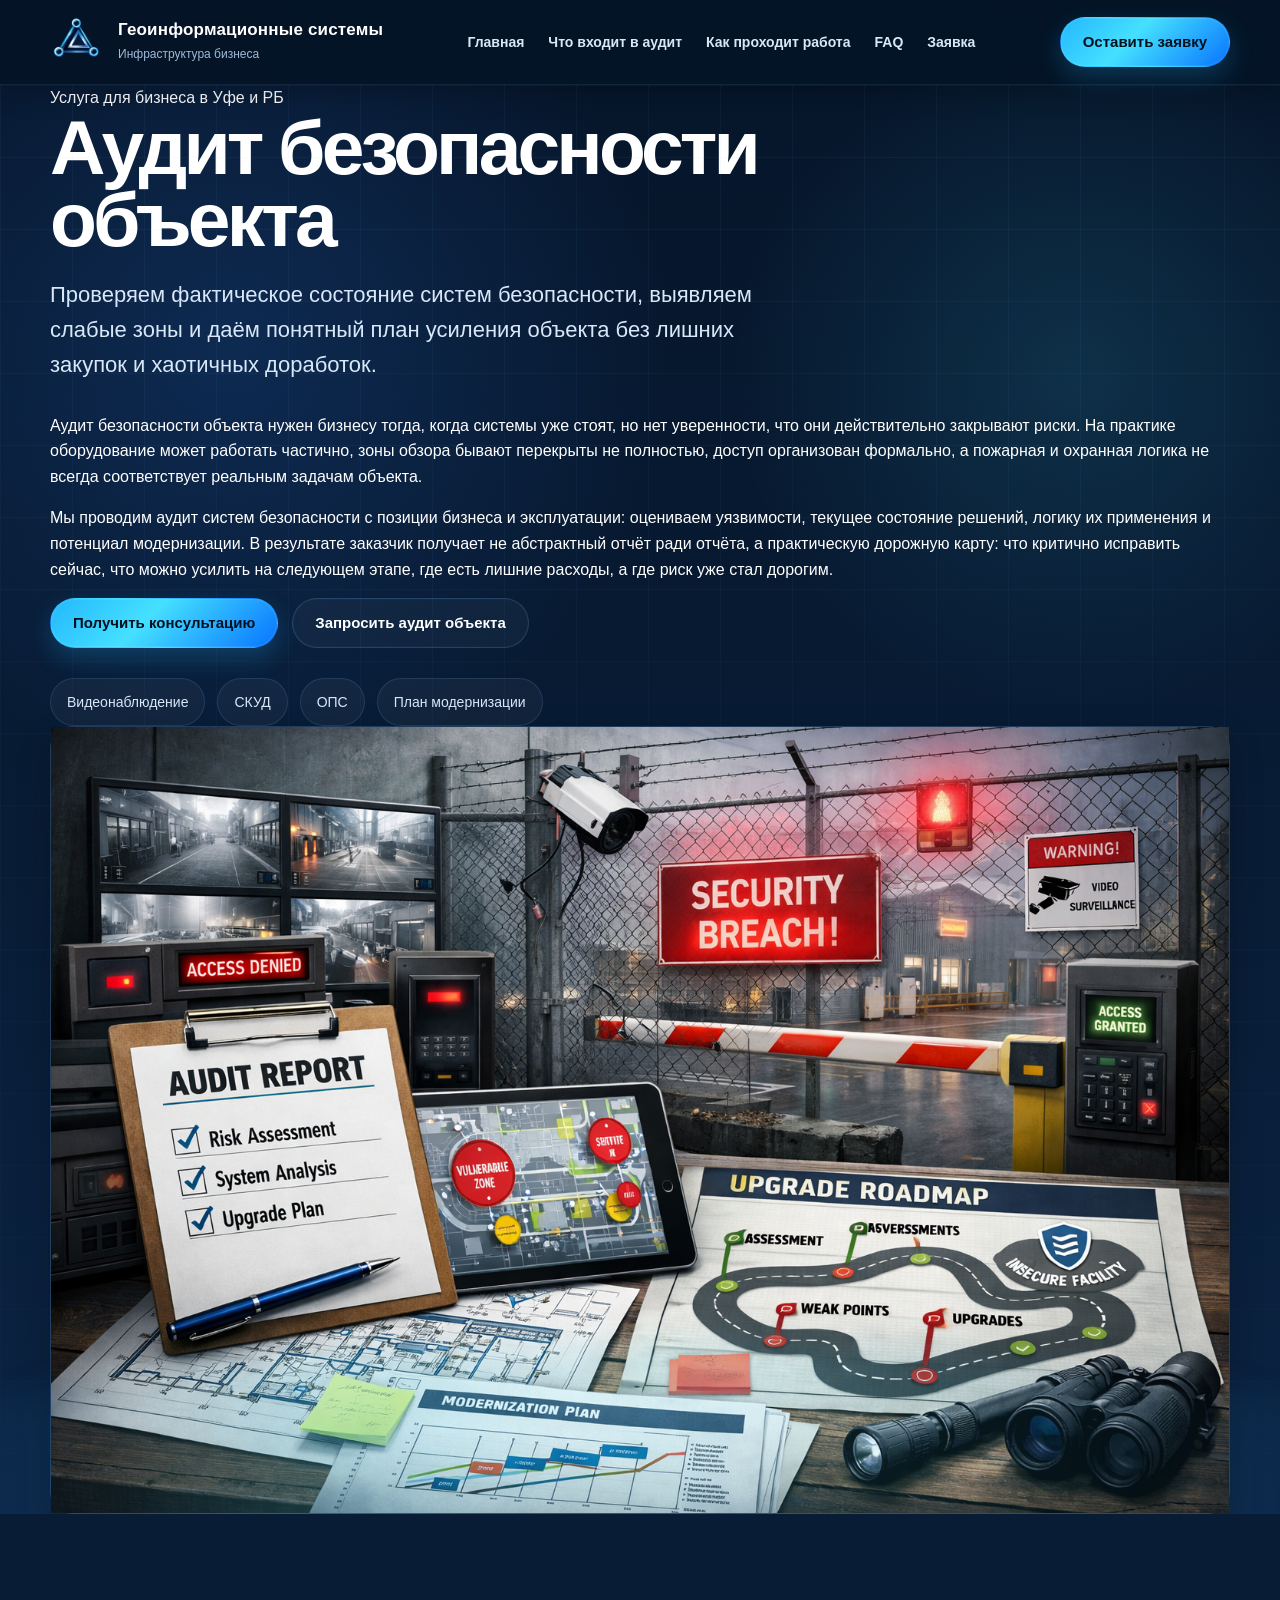
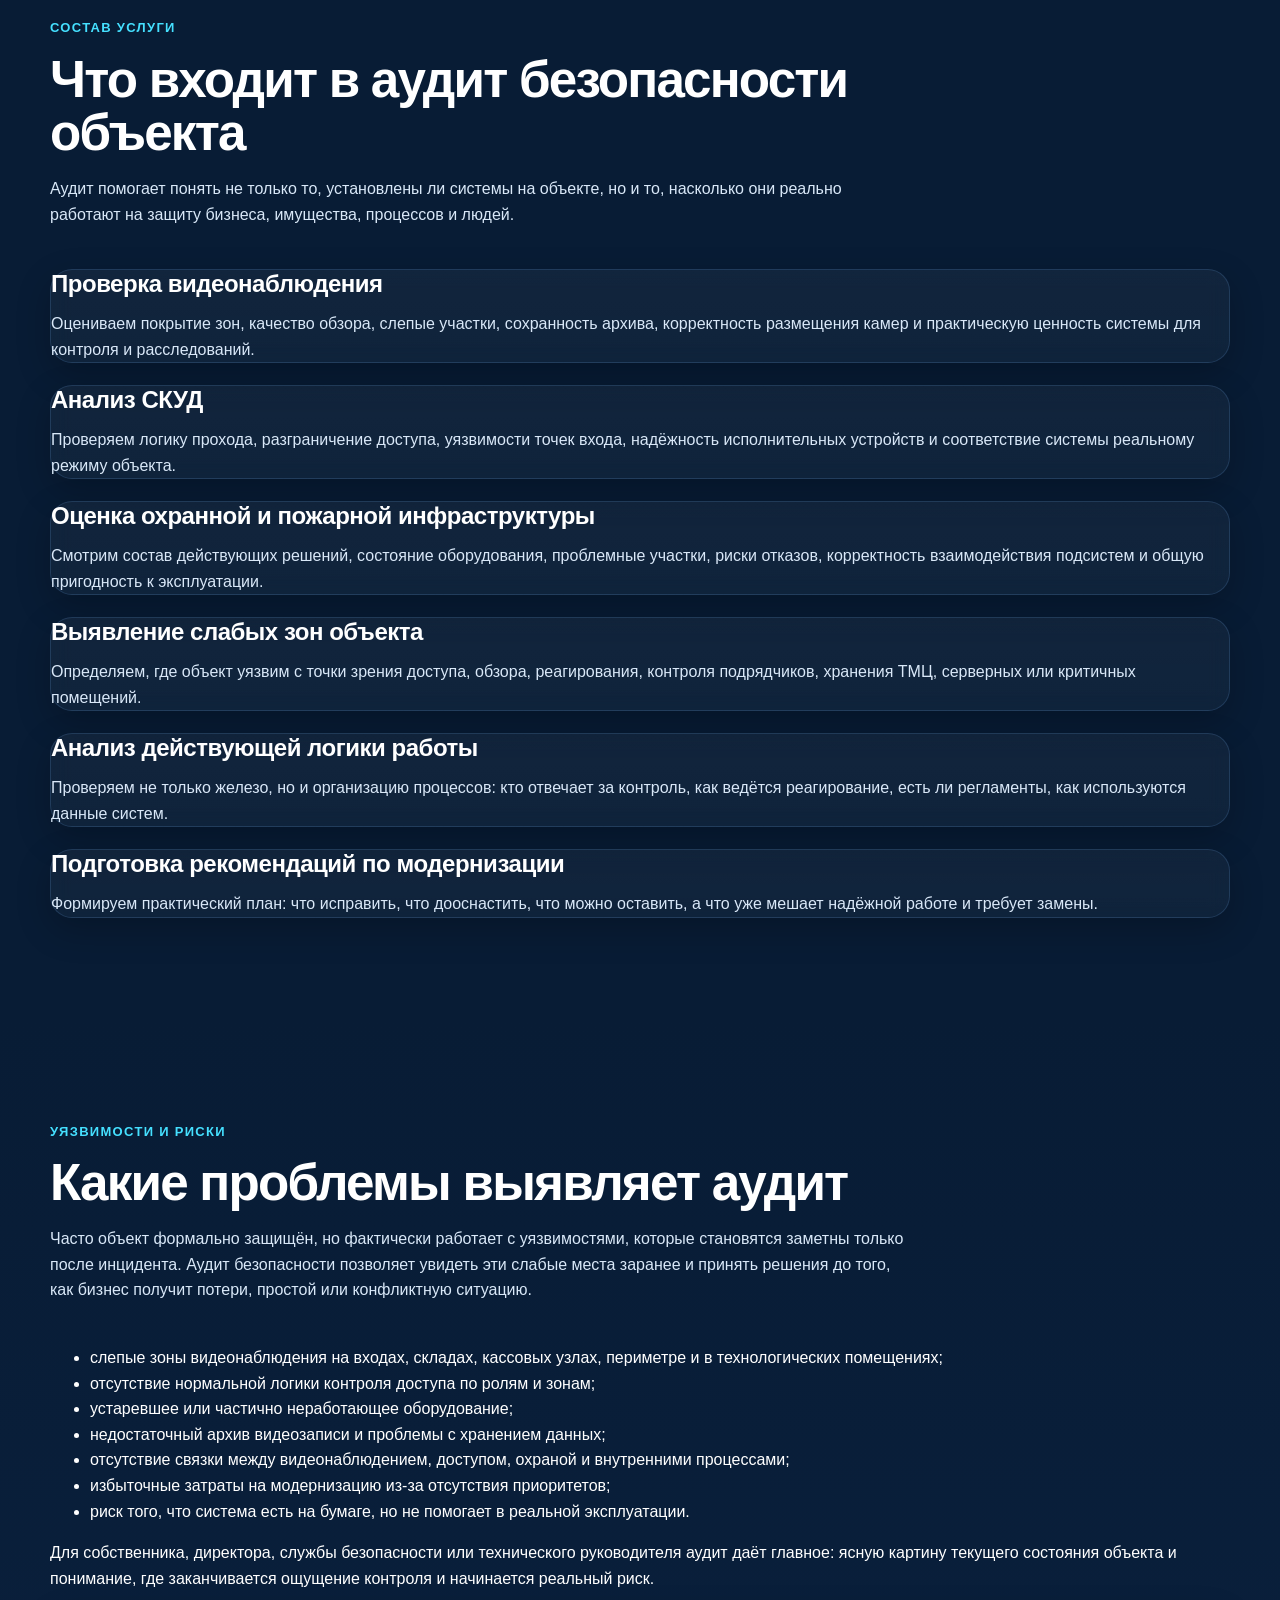
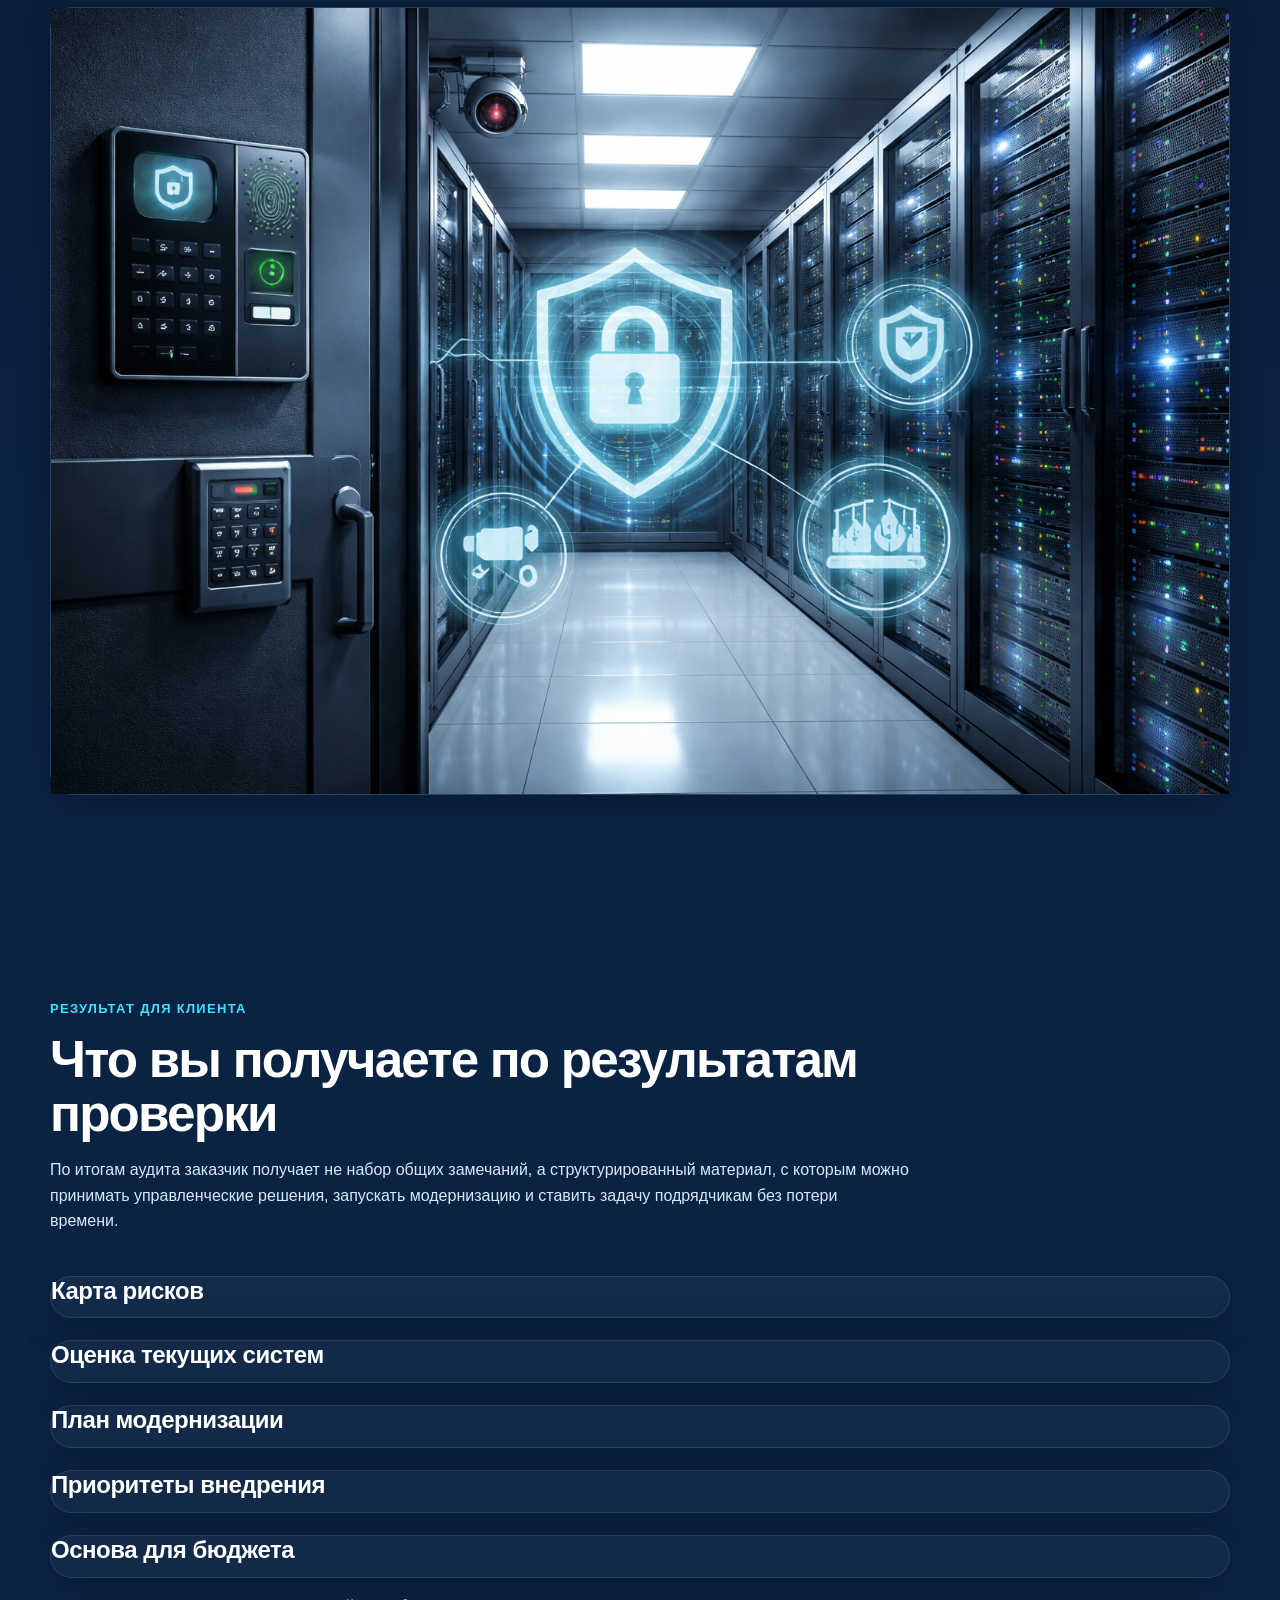
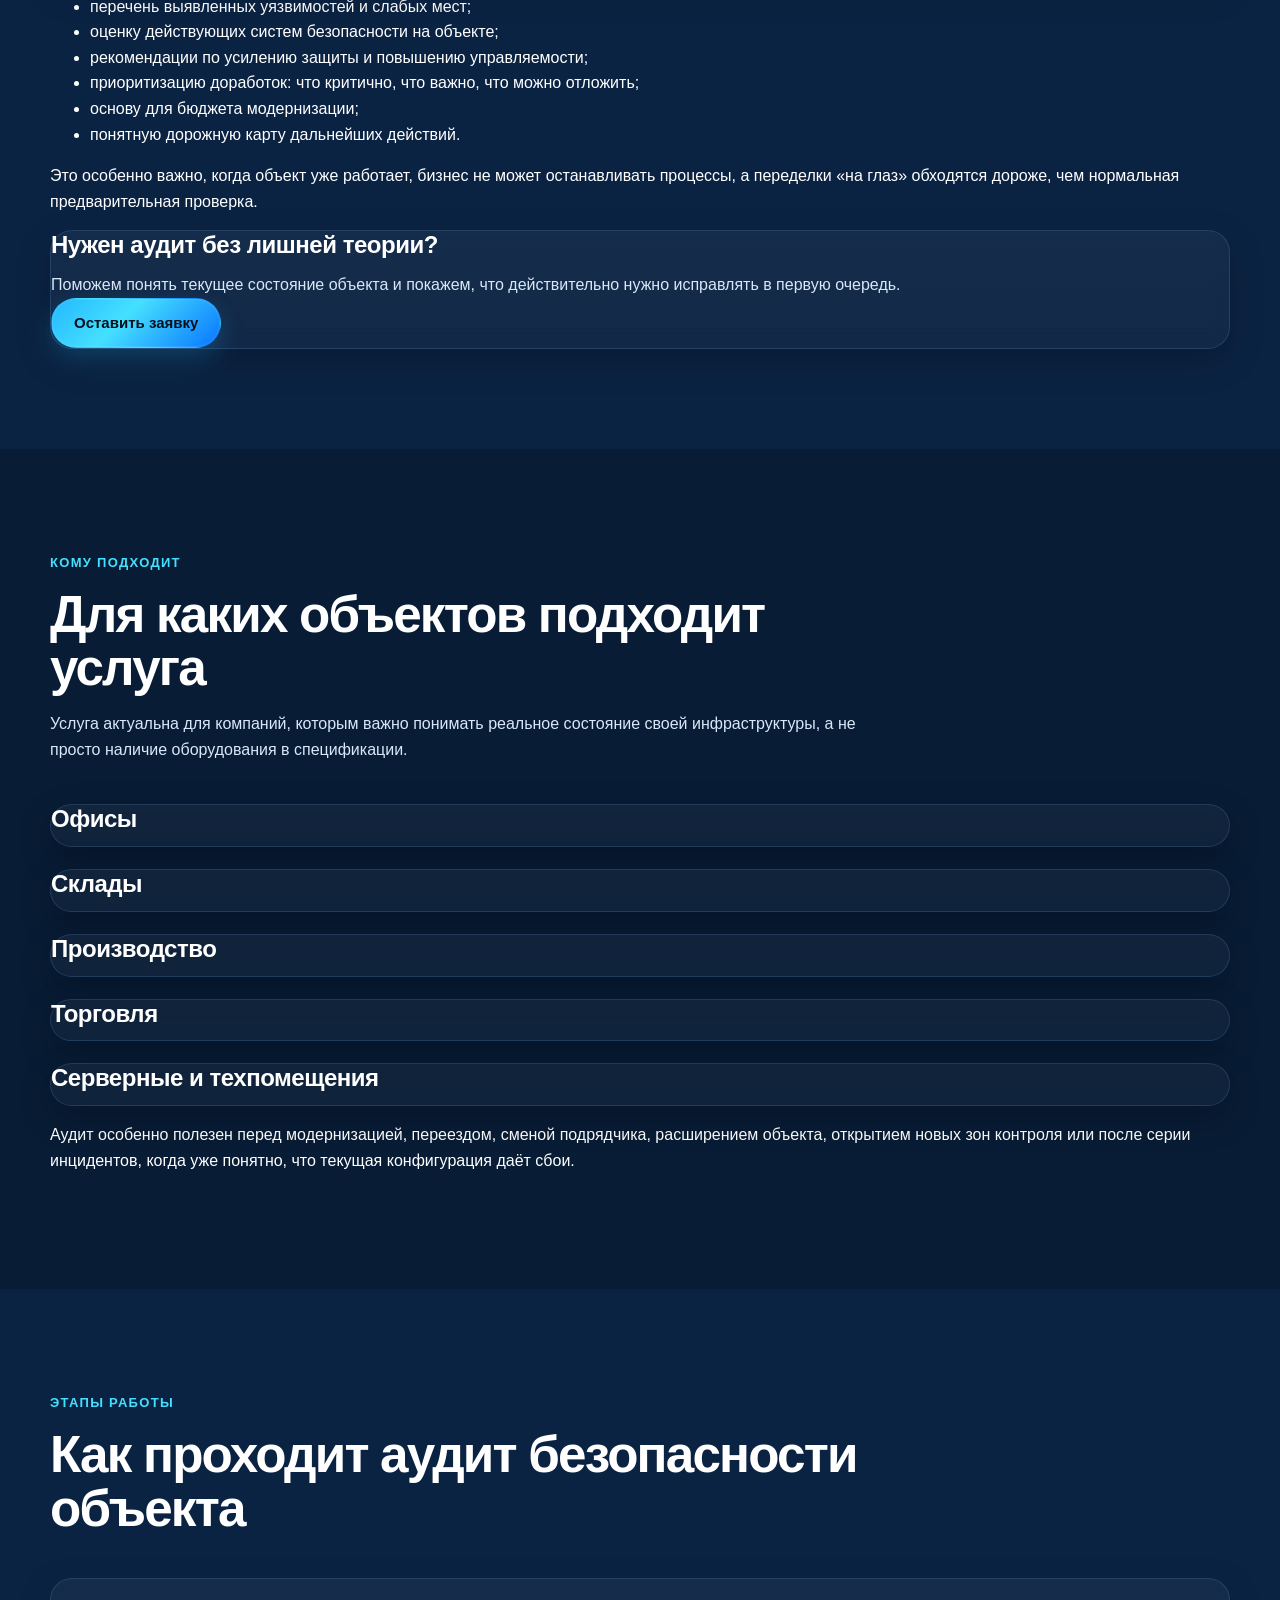
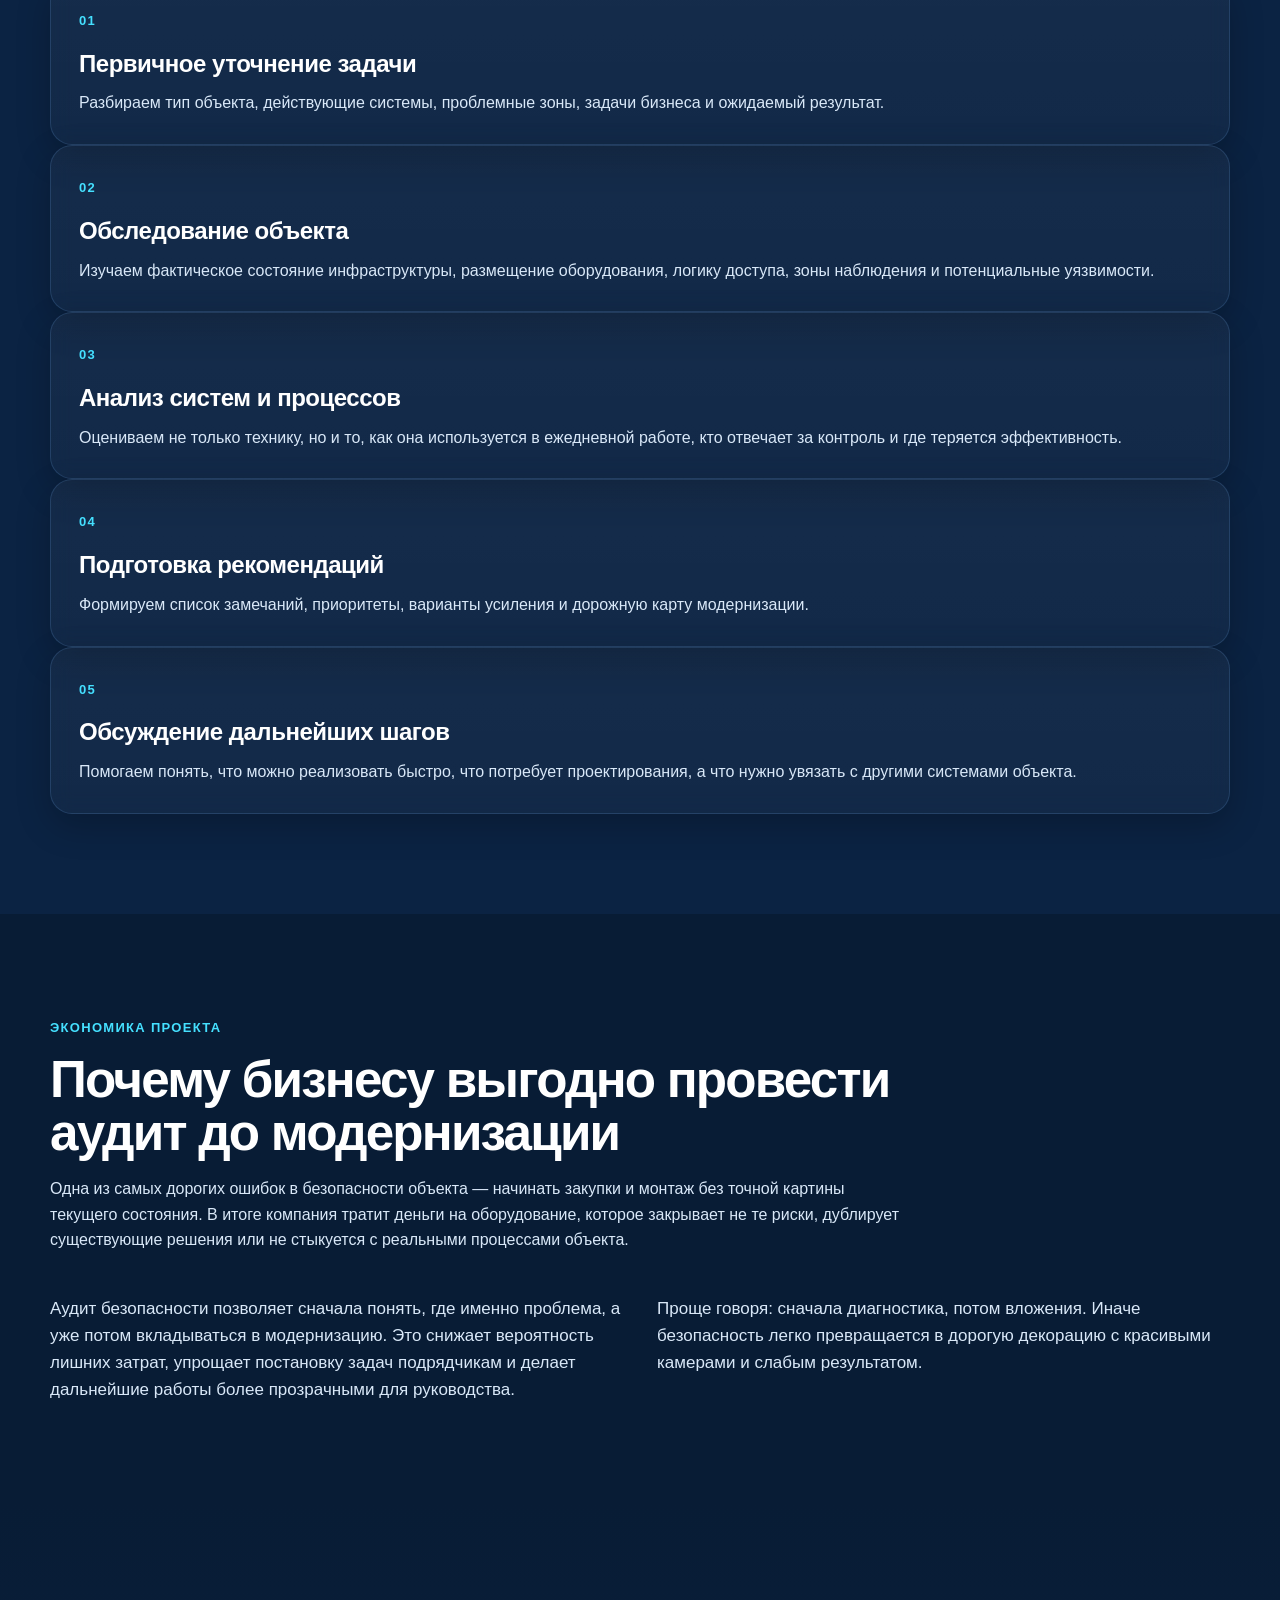
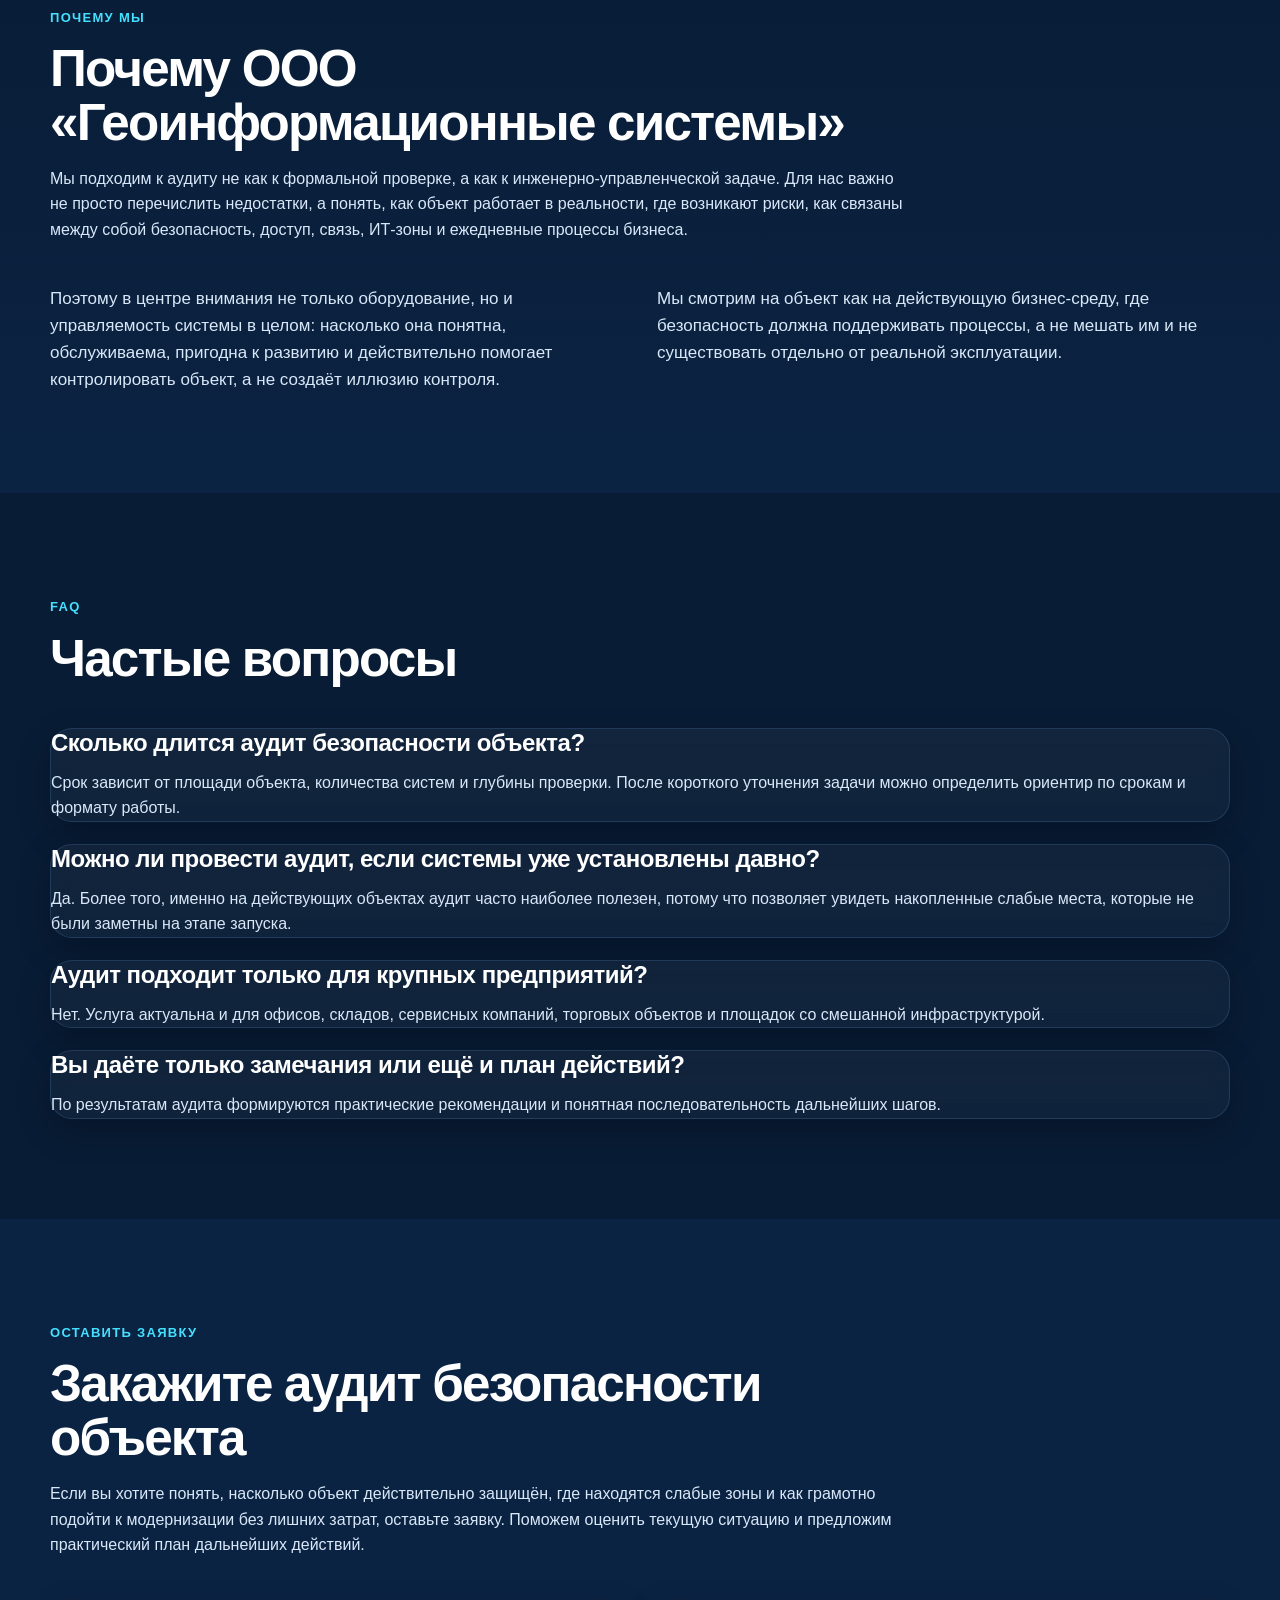
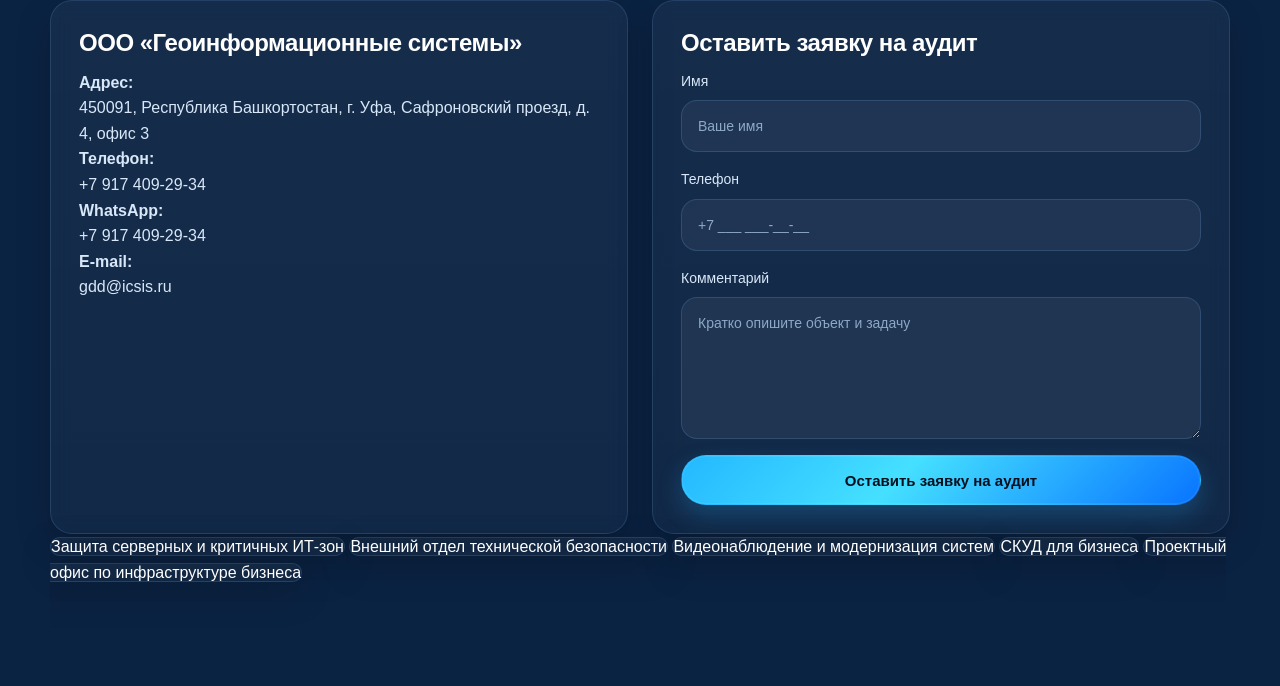
==== audit-bezopasnosti-obekta.html @ 2263f5e0 "Create audit-bezopasnosti-obekta.html" ====
<!DOCTYPE html>
<html lang="ru">
<head>
  <meta charset="UTF-8" />
  <meta name="viewport" content="width=device-width, initial-scale=1.0" />
  <title>Аудит безопасности объекта в Уфе | Проверка CCTV, СКУД, ОПС | ООО «Геоинформационные системы»</title>
  <meta name="description" content="Проводим аудит безопасности объекта: видеонаблюдение, СКУД, ОПС, уязвимости, зоны риска, состояние систем и план модернизации. Практические рекомендации для бизнеса, складов, офисов и производственных объектов." />
  <link rel="canonical" href="https://bymbarashka.github.io/audit-bezopasnosti-obekta.html" />
  <link rel="stylesheet" href="style.css" />
</head>
<body>
  <header class="site-header">
    <div class="container header-container">
      <a href="index.html#top" class="brand">
        <div class="brand-logo">
          <img src="images/logo.png" alt="Логотип Геоинформационные системы" class="logo-img logo-img-small">
        </div>
        <div class="brand-text">
          <span class="brand-title">Геоинформационные системы</span>
          <span class="brand-subtitle">Инфраструктура бизнеса</span>
        </div>
      </a>

      <nav class="main-nav">
        <a href="index.html">Главная</a>
        <a href="#audit-sostav">Что входит в аудит</a>
        <a href="#etapy">Как проходит работа</a>
        <a href="#faq">FAQ</a>
        <a href="#contacts">Заявка</a>
      </nav>

      <a class="button button-primary header-button" href="#contacts">Оставить заявку</a>
    </div>
  </header>

  <main>
    <section class="hero service-hero">
      <div class="hero-bg-grid"></div>
      <div class="container service-hero-container">
        <div class="service-hero-content">
          <span class="hero-kicker">Услуга для бизнеса в Уфе и РБ</span>
          <h1>Аудит безопасности объекта</h1>
          <p class="hero-description">
            Проверяем фактическое состояние систем безопасности, выявляем слабые зоны и даём понятный план усиления объекта без лишних закупок и хаотичных доработок.
          </p>

          <p class="service-hero-text">
            Аудит безопасности объекта нужен бизнесу тогда, когда системы уже стоят, но нет уверенности, что они действительно закрывают риски. На практике оборудование может работать частично, зоны обзора бывают перекрыты не полностью, доступ организован формально, а пожарная и охранная логика не всегда соответствует реальным задачам объекта.
          </p>

          <p class="service-hero-text">
            Мы проводим аудит систем безопасности с позиции бизнеса и эксплуатации: оцениваем уязвимости, текущее состояние решений, логику их применения и потенциал модернизации. В результате заказчик получает не абстрактный отчёт ради отчёта, а практическую дорожную карту: что критично исправить сейчас, что можно усилить на следующем этапе, где есть лишние расходы, а где риск уже стал дорогим.
          </p>

          <div class="hero-buttons">
            <a class="button button-primary" href="#contacts">Получить консультацию</a>
            <a class="button button-secondary" href="#contacts">Запросить аудит объекта</a>
          </div>

          <div class="hero-tags">
            <span>Видеонаблюдение</span>
            <span>СКУД</span>
            <span>ОПС</span>
            <span>План модернизации</span>
          </div>
        </div>

        <div class="service-hero-visual card">
          <img src="images/audit.png" alt="Аудит безопасности объекта: проверка видеонаблюдения и систем контроля доступа" class="service-hero-image">
        </div>
      </div>
    </section>

    <section class="section section-about" id="audit-sostav">
      <div class="container">
        <div class="section-heading">
          <span class="section-label">Состав услуги</span>
          <h2>Что входит в аудит безопасности объекта</h2>
          <p>
            Аудит помогает понять не только то, установлены ли системы на объекте, но и то, насколько они реально работают на защиту бизнеса, имущества, процессов и людей.
          </p>
        </div>

        <div class="cards-grid service-grid-3">
          <article class="card service-feature-card">
            <h3>Проверка видеонаблюдения</h3>
            <p>Оцениваем покрытие зон, качество обзора, слепые участки, сохранность архива, корректность размещения камер и практическую ценность системы для контроля и расследований.</p>
          </article>

          <article class="card service-feature-card">
            <h3>Анализ СКУД</h3>
            <p>Проверяем логику прохода, разграничение доступа, уязвимости точек входа, надёжность исполнительных устройств и соответствие системы реальному режиму объекта.</p>
          </article>

          <article class="card service-feature-card">
            <h3>Оценка охранной и пожарной инфраструктуры</h3>
            <p>Смотрим состав действующих решений, состояние оборудования, проблемные участки, риски отказов, корректность взаимодействия подсистем и общую пригодность к эксплуатации.</p>
          </article>

          <article class="card service-feature-card">
            <h3>Выявление слабых зон объекта</h3>
            <p>Определяем, где объект уязвим с точки зрения доступа, обзора, реагирования, контроля подрядчиков, хранения ТМЦ, серверных или критичных помещений.</p>
          </article>

          <article class="card service-feature-card">
            <h3>Анализ действующей логики работы</h3>
            <p>Проверяем не только железо, но и организацию процессов: кто отвечает за контроль, как ведётся реагирование, есть ли регламенты, как используются данные систем.</p>
          </article>

          <article class="card service-feature-card">
            <h3>Подготовка рекомендаций по модернизации</h3>
            <p>Формируем практический план: что исправить, что дооснастить, что можно оставить, а что уже мешает надёжной работе и требует замены.</p>
          </article>
        </div>
      </div>
    </section>

    <section class="section section-solutions">
      <div class="container service-two-columns">
        <div>
          <div class="section-heading">
            <span class="section-label">Уязвимости и риски</span>
            <h2>Какие проблемы выявляет аудит</h2>
            <p>
              Часто объект формально защищён, но фактически работает с уязвимостями, которые становятся заметны только после инцидента. Аудит безопасности позволяет увидеть эти слабые места заранее и принять решения до того, как бизнес получит потери, простой или конфликтную ситуацию.
            </p>
          </div>

          <ul class="service-list-points">
            <li>слепые зоны видеонаблюдения на входах, складах, кассовых узлах, периметре и в технологических помещениях;</li>
            <li>отсутствие нормальной логики контроля доступа по ролям и зонам;</li>
            <li>устаревшее или частично неработающее оборудование;</li>
            <li>недостаточный архив видеозаписи и проблемы с хранением данных;</li>
            <li>отсутствие связки между видеонаблюдением, доступом, охраной и внутренними процессами;</li>
            <li>избыточные затраты на модернизацию из-за отсутствия приоритетов;</li>
            <li>риск того, что система есть на бумаге, но не помогает в реальной эксплуатации.</li>
          </ul>

          <p class="service-note">
            Для собственника, директора, службы безопасности или технического руководителя аудит даёт главное: ясную картину текущего состояния объекта и понимание, где заканчивается ощущение контроля и начинается реальный риск.
          </p>
        </div>

        <div class="card service-side-image-card">
          <img src="images/server-security.png" alt="Проверка зон объекта и выявление слабых участков системы безопасности" class="service-side-image">
        </div>
      </div>
    </section>

    <section class="section section-services">
      <div class="container">
        <div class="section-heading">
          <span class="section-label">Результат для клиента</span>
          <h2>Что вы получаете по результатам проверки</h2>
          <p>
            По итогам аудита заказчик получает не набор общих замечаний, а структурированный материал, с которым можно принимать управленческие решения, запускать модернизацию и ставить задачу подрядчикам без потери времени.
          </p>
        </div>

        <div class="cards-grid service-grid-5">
          <article class="card service-mini-card"><h3>Карта рисков</h3></article>
          <article class="card service-mini-card"><h3>Оценка текущих систем</h3></article>
          <article class="card service-mini-card"><h3>План модернизации</h3></article>
          <article class="card service-mini-card"><h3>Приоритеты внедрения</h3></article>
          <article class="card service-mini-card"><h3>Основа для бюджета</h3></article>
        </div>

        <ul class="service-list-points service-list-points-spaced">
          <li>перечень выявленных уязвимостей и слабых мест;</li>
          <li>оценку действующих систем безопасности на объекте;</li>
          <li>рекомендации по усилению защиты и повышению управляемости;</li>
          <li>приоритизацию доработок: что критично, что важно, что можно отложить;</li>
          <li>основу для бюджета модернизации;</li>
          <li>понятную дорожную карту дальнейших действий.</li>
        </ul>

        <p class="service-note">
          Это особенно важно, когда объект уже работает, бизнес не может останавливать процессы, а переделки «на глаз» обходятся дороже, чем нормальная предварительная проверка.
        </p>

        <div class="service-inline-cta card">
          <div>
            <h3>Нужен аудит без лишней теории?</h3>
            <p>Поможем понять текущее состояние объекта и покажем, что действительно нужно исправлять в первую очередь.</p>
          </div>
          <a class="button button-primary" href="#contacts">Оставить заявку</a>
        </div>
      </div>
    </section>

    <section class="section section-benefits">
      <div class="container">
        <div class="section-heading">
          <span class="section-label">Кому подходит</span>
          <h2>Для каких объектов подходит услуга</h2>
          <p>
            Услуга актуальна для компаний, которым важно понимать реальное состояние своей инфраструктуры, а не просто наличие оборудования в спецификации.
          </p>
        </div>

        <div class="cards-grid service-grid-5">
          <article class="card service-mini-card"><h3>Офисы</h3></article>
          <article class="card service-mini-card"><h3>Склады</h3></article>
          <article class="card service-mini-card"><h3>Производство</h3></article>
          <article class="card service-mini-card"><h3>Торговля</h3></article>
          <article class="card service-mini-card"><h3>Серверные и техпомещения</h3></article>
        </div>

        <p class="service-note">
          Аудит особенно полезен перед модернизацией, переездом, сменой подрядчика, расширением объекта, открытием новых зон контроля или после серии инцидентов, когда уже понятно, что текущая конфигурация даёт сбои.
        </p>
      </div>
    </section>

    <section class="section section-process" id="etapy">
      <div class="container">
        <div class="section-heading">
          <span class="section-label">Этапы работы</span>
          <h2>Как проходит аудит безопасности объекта</h2>
        </div>

        <div class="service-timeline">
          <article class="process-step card">
            <span class="step-number">01</span>
            <h3>Первичное уточнение задачи</h3>
            <p>Разбираем тип объекта, действующие системы, проблемные зоны, задачи бизнеса и ожидаемый результат.</p>
          </article>

          <article class="process-step card">
            <span class="step-number">02</span>
            <h3>Обследование объекта</h3>
            <p>Изучаем фактическое состояние инфраструктуры, размещение оборудования, логику доступа, зоны наблюдения и потенциальные уязвимости.</p>
          </article>

          <article class="process-step card">
            <span class="step-number">03</span>
            <h3>Анализ систем и процессов</h3>
            <p>Оцениваем не только технику, но и то, как она используется в ежедневной работе, кто отвечает за контроль и где теряется эффективность.</p>
          </article>

          <article class="process-step card">
            <span class="step-number">04</span>
            <h3>Подготовка рекомендаций</h3>
            <p>Формируем список замечаний, приоритеты, варианты усиления и дорожную карту модернизации.</p>
          </article>

          <article class="process-step card">
            <span class="step-number">05</span>
            <h3>Обсуждение дальнейших шагов</h3>
            <p>Помогаем понять, что можно реализовать быстро, что потребует проектирования, а что нужно увязать с другими системами объекта.</p>
          </article>
        </div>
      </div>
    </section>

    <section class="section section-industries">
      <div class="container">
        <div class="section-heading">
          <span class="section-label">Экономика проекта</span>
          <h2>Почему бизнесу выгодно провести аудит до модернизации</h2>
          <p>
            Одна из самых дорогих ошибок в безопасности объекта — начинать закупки и монтаж без точной картины текущего состояния. В итоге компания тратит деньги на оборудование, которое закрывает не те риски, дублирует существующие решения или не стыкуется с реальными процессами объекта.
          </p>
        </div>

        <div class="text-columns">
          <p>
            Аудит безопасности позволяет сначала понять, где именно проблема, а уже потом вкладываться в модернизацию. Это снижает вероятность лишних затрат, упрощает постановку задач подрядчикам и делает дальнейшие работы более прозрачными для руководства.
          </p>
          <p>
            Проще говоря: сначала диагностика, потом вложения. Иначе безопасность легко превращается в дорогую декорацию с красивыми камерами и слабым результатом.
          </p>
        </div>
      </div>
    </section>

    <section class="section section-cta">
      <div class="container">
        <div class="section-heading">
          <span class="section-label">Почему мы</span>
          <h2>Почему ООО «Геоинформационные системы»</h2>
          <p>
            Мы подходим к аудиту не как к формальной проверке, а как к инженерно-управленческой задаче. Для нас важно не просто перечислить недостатки, а понять, как объект работает в реальности, где возникают риски, как связаны между собой безопасность, доступ, связь, ИТ-зоны и ежедневные процессы бизнеса.
          </p>
        </div>

        <div class="text-columns">
          <p>
            Поэтому в центре внимания не только оборудование, но и управляемость системы в целом: насколько она понятна, обслуживаема, пригодна к развитию и действительно помогает контролировать объект, а не создаёт иллюзию контроля.
          </p>
          <p>
            Мы смотрим на объект как на действующую бизнес-среду, где безопасность должна поддерживать процессы, а не мешать им и не существовать отдельно от реальной эксплуатации.
          </p>
        </div>
      </div>
    </section>

    <section class="section section-about" id="faq">
      <div class="container">
        <div class="section-heading">
          <span class="section-label">FAQ</span>
          <h2>Частые вопросы</h2>
        </div>

        <div class="cards-grid service-grid-2">
          <article class="card service-feature-card">
            <h3>Сколько длится аудит безопасности объекта?</h3>
            <p>Срок зависит от площади объекта, количества систем и глубины проверки. После короткого уточнения задачи можно определить ориентир по срокам и формату работы.</p>
          </article>

          <article class="card service-feature-card">
            <h3>Можно ли провести аудит, если системы уже установлены давно?</h3>
            <p>Да. Более того, именно на действующих объектах аудит часто наиболее полезен, потому что позволяет увидеть накопленные слабые места, которые не были заметны на этапе запуска.</p>
          </article>

          <article class="card service-feature-card">
            <h3>Аудит подходит только для крупных предприятий?</h3>
            <p>Нет. Услуга актуальна и для офисов, складов, сервисных компаний, торговых объектов и площадок со смешанной инфраструктурой.</p>
          </article>

          <article class="card service-feature-card">
            <h3>Вы даёте только замечания или ещё и план действий?</h3>
            <p>По результатам аудита формируются практические рекомендации и понятная последовательность дальнейших шагов.</p>
          </article>
        </div>
      </div>
    </section>

    <section class="section section-contacts" id="contacts">
      <div class="container">
        <div class="section-heading">
          <span class="section-label">Оставить заявку</span>
          <h2>Закажите аудит безопасности объекта</h2>
          <p>
            Если вы хотите понять, насколько объект действительно защищён, где находятся слабые зоны и как грамотно подойти к модернизации без лишних затрат, оставьте заявку. Поможем оценить текущую ситуацию и предложим практический план дальнейших действий.
          </p>
        </div>

        <div class="contacts-grid">
          <div class="contact-card card">
            <h3>ООО «Геоинформационные системы»</h3>
            <p><strong>Адрес:</strong><br>450091, Республика Башкортостан, г. Уфа, Сафроновский проезд, д. 4, офис 3</p>
            <p><strong>Телефон:</strong><br><a href="tel:+79174092934">+7 917 409-29-34</a></p>
            <p><strong>WhatsApp:</strong><br><a href="https://wa.me/79174092934" target="_blank" rel="noopener noreferrer">+7 917 409-29-34</a></p>
            <p><strong>E-mail:</strong><br><a href="mailto:gdd@icsis.ru">gdd@icsis.ru</a></p>
          </div>

          <div class="contact-card card">
            <h3>Оставить заявку на аудит</h3>
            <form class="contact-form">
              <label>
                Имя
                <input type="text" name="name" placeholder="Ваше имя" />
              </label>

              <label>
                Телефон
                <input type="tel" name="phone" placeholder="+7 ___ ___-__-__" />
              </label>

              <label>
                Комментарий
                <textarea name="message" rows="5" placeholder="Кратко опишите объект и задачу"></textarea>
              </label>

              <button type="submit" class="button button-primary">Оставить заявку на аудит</button>
            </form>
          </div>
        </div>

        <div class="service-related-links">
          <a class="card service-related-link" href="#">Защита серверных и критичных ИТ-зон</a>
          <a class="card service-related-link" href="#">Внешний отдел технической безопасности</a>
          <a class="card service-related-link" href="#">Видеонаблюдение и модернизация систем</a>
          <a class="card service-related-link" href="#">СКУД для бизнеса</a>
          <a class="card service-related-link" href="#">Проектный офис по инфраструктуре бизнеса</a>
        </div>
      </div>
    </section>
  </main>
</body>
</html>
---- style.css ----
:root {
  --bg-main: #06162b;
  --bg-dark: #081c35;
  --bg-mid: #0b2343;
  --bg-card: rgba(255, 255, 255, 0.055);
  --line: rgba(123, 187, 255, 0.16);

  --text-main: #ffffff;
  --text-soft: #d9e8f8;
  --text-muted: #9ebad8;

  --accent: #23b8ff;
  --accent-strong: #45e0ff;
  --accent-deep: #0874ff;

  --shadow-soft: 0 12px 34px rgba(0, 0, 0, 0.22);
  --shadow-accent: 0 18px 40px rgba(35, 184, 255, 0.2);

  --radius-lg: 22px;
  --radius-md: 16px;
  --container: 1180px;
}

*,
*::before,
*::after {
  box-sizing: border-box;
}

html {
  scroll-behavior: smooth;
}

body {
  margin: 0;
  font-family: Arial, Helvetica, sans-serif;
  background:
    radial-gradient(circle at top, rgba(35, 184, 255, 0.06), transparent 25%),
    linear-gradient(180deg, #06162b 0%, #071a33 100%);
  color: var(--text-main);
  line-height: 1.6;
  -webkit-font-smoothing: antialiased;
  text-rendering: optimizeLegibility;
}

a {
  color: inherit;
  text-decoration: none;
}

img {
  max-width: 100%;
  display: block;
}

.container {
  width: min(var(--container), calc(100% - 48px));
  margin: 0 auto;
}

.narrow {
  width: min(980px, calc(100% - 48px));
}

.site-header {
  position: sticky;
  top: 0;
  z-index: 100;
  backdrop-filter: blur(16px);
  background: rgba(5, 18, 35, 0.78);
  border-bottom: 1px solid rgba(123, 187, 255, 0.1);
  box-shadow: 0 8px 24px rgba(0, 0, 0, 0.22);
}

.header-container {
  min-height: 84px;
  display: flex;
  align-items: center;
  justify-content: space-between;
  gap: 28px;
}

.brand {
  display: flex;
  align-items: center;
  gap: 14px;
  min-width: 0;
  transition: opacity 0.2s ease;
}

.brand:hover {
  opacity: 0.95;
}

.brand-logo {
  flex-shrink: 0;
}

.logo-img {
  height: auto;
}

.logo-img-small {
  width: 54px;
}

.brand-text {
  display: flex;
  flex-direction: column;
  gap: 4px;
}

.brand-title {
  font-size: 17px;
  font-weight: 700;
  line-height: 1.2;
  letter-spacing: 0.01em;
}

.brand-subtitle {
  font-size: 12px;
  color: var(--text-muted);
}

.main-nav {
  display: flex;
  align-items: center;
  gap: 24px;
}

.main-nav a {
  position: relative;
  font-size: 14px;
  font-weight: 600;
  color: var(--text-soft);
  transition: color 0.2s ease, opacity 0.2s ease;
}

.main-nav a::after {
  content: "";
  position: absolute;
  left: 0;
  bottom: -8px;
  width: 100%;
  height: 2px;
  border-radius: 999px;
  background: linear-gradient(90deg, var(--accent), var(--accent-strong));
  transform: scaleX(0);
  transform-origin: center;
  transition: transform 0.22s ease;
}

.main-nav a:hover {
  color: #ffffff;
}

.main-nav a:hover::after {
  transform: scaleX(1);
}

.button {
  display: inline-flex;
  align-items: center;
  justify-content: center;
  min-height: 50px;
  padding: 0 22px;
  border-radius: 999px;
  border: 1px solid transparent;
  font-size: 15px;
  font-weight: 700;
  cursor: pointer;
  transition:
    transform 0.2s ease,
    box-shadow 0.25s ease,
    background 0.25s ease,
    border-color 0.25s ease,
    color 0.25s ease;
}

.button:hover {
  transform: translateY(-2px);
}

.button-primary {
  position: relative;
  overflow: hidden;
  background: linear-gradient(135deg, var(--accent) 0%, var(--accent-strong) 42%, var(--accent-deep) 100%);
  color: #03101d;
  box-shadow:
    0 10px 24px rgba(35, 184, 255, 0.22),
    0 0 0 1px rgba(255, 255, 255, 0.08) inset;
}

.button-primary::after {
  content: "";
  position: absolute;
  inset: 0;
  background: linear-gradient(120deg, transparent, rgba(255, 255, 255, 0.28), transparent);
  transform: translateX(-120%);
  transition: transform 0.7s ease;
}

.button-primary:hover::after {
  transform: translateX(120%);
}

.button-primary:hover {
  box-shadow:
    0 18px 34px rgba(35, 184, 255, 0.34),
    0 0 0 1px rgba(255, 255, 255, 0.12) inset;
}

.button-primary-large {
  min-height: 54px;
  padding: 0 28px;
  font-size: 16px;
}

.button-secondary {
  background: rgba(255, 255, 255, 0.035);
  border-color: rgba(123, 187, 255, 0.2);
  color: var(--text-main);
  box-shadow: inset 0 0 0 1px rgba(255, 255, 255, 0.015);
}

.button-secondary:hover {
  background: rgba(255, 255, 255, 0.07);
  border-color: rgba(123, 187, 255, 0.34);
}

.header-button {
  white-space: nowrap;
}

.hero {
  position: relative;
  overflow: hidden;
  background:
    radial-gradient(circle at 18% 18%, rgba(44, 116, 225, 0.2), transparent 28%),
    radial-gradient(circle at 84% 20%, rgba(69, 224, 255, 0.12), transparent 22%),
    linear-gradient(180deg, #06162b 0%, #081c35 54%, #0b2343 100%);
}

.hero-bg-grid {
  position: absolute;
  inset: 0;
  background-image:
    linear-gradient(rgba(123, 187, 255, 0.06) 1px, transparent 1px),
    linear-gradient(90deg, rgba(123, 187, 255, 0.06) 1px, transparent 1px);
  background-size: 72px 72px;
  mask-image: linear-gradient(180deg, rgba(0, 0, 0, 0.95), rgba(0, 0, 0, 0.28));
  pointer-events: none;
}

.hero-bg-glow {
  position: absolute;
  border-radius: 999px;
  filter: blur(50px);
  pointer-events: none;
  opacity: 0.75;
}

.hero-bg-glow-1 {
  top: 12%;
  left: 8%;
  width: 360px;
  height: 360px;
  background: rgba(35, 184, 255, 0.11);
  animation: floatGlow1 12s ease-in-out infinite alternate;
}

.hero-bg-glow-2 {
  right: 8%;
  bottom: 14%;
  width: 420px;
  height: 420px;
  background: rgba(69, 224, 255, 0.08);
  animation: floatGlow2 14s ease-in-out infinite alternate;
}

.hero::after {
  content: "";
  position: absolute;
  left: -10%;
  right: -10%;
  bottom: -88px;
  height: 260px;
  background:
    radial-gradient(circle at 30% 40%, rgba(69, 224, 255, 0.15), transparent 22%),
    linear-gradient(90deg, rgba(14, 67, 140, 0.08), rgba(69, 224, 255, 0.16), rgba(14, 67, 140, 0.08));
  border-radius: 50% 50% 0 0;
  filter: blur(16px);
  pointer-events: none;
}

.hero-container {
  position: relative;
  z-index: 2;
  min-height: calc(100vh - 84px);
  padding: 86px 0 118px;
}

.hero-container-split {
  display: grid;
  grid-template-columns: minmax(0, 1fr) minmax(420px, 0.95fr);
  gap: 48px;
  align-items: center;
}

.hero-content {
  max-width: 760px;
  align-self: center;
}

.hero-title-block {
  margin-bottom: 22px;
}

.hero h1 {
  margin: 0 0 22px;
  max-width: 760px;
  font-size: clamp(54px, 6vw, 88px);
  line-height: 0.94;
  letter-spacing: -0.05em;
}

.hero-description {
  max-width: 720px;
  margin: 0 0 30px;
  font-size: clamp(18px, 2vw, 22px);
  color: var(--text-soft);
}

.hero-buttons {
  display: flex;
  flex-wrap: wrap;
  gap: 14px;
  margin-bottom: 30px;
}

.hero-tags,
.industry-tags {
  display: flex;
  flex-wrap: wrap;
  gap: 12px;
}

.hero-tags span,
.industry-tags span {
  padding: 12px 16px;
  border-radius: 999px;
  background: rgba(255, 255, 255, 0.045);
  border: 1px solid rgba(123, 187, 255, 0.14);
  color: var(--text-soft);
  font-size: 14px;
  transition: border-color 0.2s ease, background 0.2s ease, transform 0.2s ease;
}

.hero-tags span:hover,
.industry-tags span:hover {
  border-color: rgba(69, 224, 255, 0.28);
  background: rgba(255, 255, 255, 0.07);
  transform: translateY(-1px);
}

.hero-visual {
  display: flex;
  justify-content: center;
  align-items: center;
  min-height: 100%;
}

.hero-visual-frame {
  width: 100%;
  min-height: 620px;
  display: flex;
  align-items: center;
  justify-content: center;
}

.hero-logo-card {
  position: relative;
  width: min(100%, 700px);
  height: min(62vh, 540px);
  min-height: 420px;
  display: flex;
  align-items: center;
  justify-content: center;
  border-radius: 34px;
  background:
    linear-gradient(180deg, rgba(255, 255, 255, 0.03), rgba(255, 255, 255, 0.015)),
    radial-gradient(circle at 50% 50%, rgba(69, 224, 255, 0.12), transparent 58%);
  border: 1px solid rgba(123, 187, 255, 0.1);
  overflow: hidden;
}

.hero-logo-card::before {
  content: "";
  position: absolute;
  inset: 0;
  background-image:
    linear-gradient(rgba(123, 187, 255, 0.045) 1px, transparent 1px),
    linear-gradient(90deg, rgba(123, 187, 255, 0.045) 1px, transparent 1px);
  background-size: 64px 64px;
  pointer-events: none;
}

.hero-main-logo {
  position: relative;
  z-index: 1;
  width: min(54%, 320px);
  filter:
    drop-shadow(0 0 22px rgba(69, 224, 255, 0.22))
    drop-shadow(0 0 44px rgba(35, 184, 255, 0.14));
}

.section {
  position: relative;
  padding: 100px 0;
}

.section-about,
.section-benefits,
.section-industries {
  background: var(--bg-dark);
}

.section-services,
.section-process,
.section-contacts {
  background: var(--bg-mid);
}

.section-solutions,
.section-cta {
  background: linear-gradient(180deg, #081c35 0%, #0b2343 100%);
}

.section-heading {
  max-width: 860px;
  margin-bottom: 42px;
}

.section-heading-tight {
  max-width: 820px;
}

.section-heading-contacts {
  max-width: 820px;
}

.section-heading-contacts p {
  font-size: 18px;
}

.section-label {
  display: inline-block;
  margin-bottom: 14px;
  color: var(--accent-strong);
  font-size: 13px;
  font-weight: 700;
  letter-spacing: 0.1em;
  text-transform: uppercase;
}

.section-heading h2,
.cta-box h2 {
  margin: 0 0 14px;
  font-size: clamp(30px, 4vw, 54px);
  line-height: 1.05;
  letter-spacing: -0.035em;
}

.section-heading p,
.text-columns p,
.card p,
.cta-box p,
.contact-card p {
  color: var(--text-soft);
}

.text-columns {
  display: grid;
  grid-template-columns: 1fr 1fr;
  gap: 34px;
}

.text-columns p {
  margin: 0;
  max-width: 100%;
  font-size: 17px;
}

.cards-grid {
  display: grid;
  gap: 22px;
}

.cards-grid-3 {
  grid-template-columns: repeat(3, minmax(0, 1fr));
}

.card {
  background:
    linear-gradient(180deg, rgba(255, 255, 255, 0.045), rgba(255, 255, 255, 0.03));
  border: 1px solid var(--line);
  border-radius: var(--radius-lg);
  box-shadow: var(--shadow-soft);
  backdrop-filter: blur(10px);
  transition:
    transform 0.22s ease,
    border-color 0.22s ease,
    box-shadow 0.22s ease;
}

.card:hover {
  transform: translateY(-4px);
  border-color: rgba(69, 224, 255, 0.22);
  box-shadow: 0 18px 42px rgba(0, 0, 0, 0.26);
}

.solution-card {
  overflow: hidden;
  display: flex;
  flex-direction: column;
  padding: 0;
}

.solution-image {
  width: 100%;
  height: 188px;
  object-fit: cover;
  object-position: center;
}

.solution-image-wide {
  height: 240px;
}

.solution-content {
  padding: 20px 22px 24px;
}

.card h3 {
  margin: 0 0 12px;
  font-size: 24px;
  line-height: 1.2;
  letter-spacing: -0.02em;
}

.card p {
  margin: 0;
  font-size: 16px;
}

.solution-card-wide {
  grid-column: span 3;
}

.services-columns {
  display: grid;
  grid-template-columns: repeat(3, minmax(0, 1fr));
  gap: 22px;
}

.service-list,
.benefit-item,
.process-step,
.contact-card {
  padding: 28px;
}

.service-list ul {
  margin: 16px 0 0;
  padding-left: 18px;
}

.service-list li {
  margin-bottom: 10px;
  color: var(--text-soft);
}

.benefits-grid {
  display: grid;
  grid-template-columns: repeat(3, minmax(0, 1fr));
  gap: 22px;
}

.process-grid {
  display: grid;
  grid-template-columns: repeat(5, minmax(0, 1fr));
  gap: 18px;
}

.step-number {
  display: inline-block;
  margin-bottom: 18px;
  font-size: 13px;
  font-weight: 700;
  color: var(--accent-strong);
  letter-spacing: 0.1em;
}

.cta-box {
  text-align: center;
  padding: 42px 34px;
  border: 1px solid rgba(123, 187, 255, 0.14);
  border-radius: 28px;
  background:
    linear-gradient(180deg, rgba(255, 255, 255, 0.04), rgba(255, 255, 255, 0.025));
  box-shadow: var(--shadow-accent);
}

.cta-box p {
  max-width: 760px;
  margin: 0 auto 26px;
  font-size: 18px;
}

.contacts-grid {
  display: grid;
  grid-template-columns: 1fr 1fr;
  gap: 24px;
}

.contacts-grid-improved {
  align-items: stretch;
}

.contact-card-info,
.contact-card-form {
  min-height: 100%;
}

.contact-card-info {
  display: flex;
  flex-direction: column;
  justify-content: center;
}

.contact-card-info h3,
.contact-card-form h3 {
  margin-bottom: 24px;
  font-size: 36px;
  line-height: 1.05;
  letter-spacing: -0.03em;
}

.contact-list {
  display: grid;
  gap: 22px;
}

.contact-row {
  display: grid;
  gap: 8px;
  text-align: left;
}

.contact-label {
  display: inline-block;
  font-size: 13px;
  font-weight: 700;
  letter-spacing: 0.1em;
  text-transform: uppercase;
  color: var(--accent-strong);
}

.contact-row p {
  margin: 0;
  font-size: 24px;
  line-height: 1.4;
  color: #f3f9ff;
}

.contact-row a {
  color: #9ce7ff;
  transition: color 0.2s ease;
}

.contact-row a:hover {
  color: #ffffff;
}

.contact-form {
  display: grid;
  gap: 16px;
}

.contact-form label {
  display: grid;
  gap: 8px;
  font-size: 14px;
  color: var(--text-soft);
}

.contact-form input,
.contact-form textarea {
  width: 100%;
  border: 1px solid rgba(123, 187, 255, 0.18);
  background: rgba(255, 255, 255, 0.05);
  color: #ffffff;
  border-radius: var(--radius-md);
  padding: 14px 16px;
  font: inherit;
  outline: none;
  transition: border-color 0.2s ease, box-shadow 0.2s ease, background 0.2s ease;
}

.contact-form input::placeholder,
.contact-form textarea::placeholder {
  color: #8ea9c6;
}

.contact-form input:focus,
.contact-form textarea:focus {
  border-color: rgba(69, 224, 255, 0.46);
  background: rgba(255, 255, 255, 0.065);
  box-shadow: 0 0 0 4px rgba(69, 224, 255, 0.08);
}

.site-footer {
  padding: 36px 0 24px;
  background: linear-gradient(180deg, #061326 0%, #04101e 100%);
  border-top: 1px solid rgba(123, 187, 255, 0.1);
}

.footer-container {
  display: flex;
  flex-direction: column;
  gap: 28px;
}

.footer-top {
  display: grid;
  grid-template-columns: 1.2fr 1fr 1fr;
  gap: 28px;
  align-items: start;
}

.footer-brand-block {
  display: flex;
  align-items: center;
  gap: 16px;
}

.footer-logo {
  width: 64px;
  flex-shrink: 0;
  filter: drop-shadow(0 0 14px rgba(69, 224, 255, 0.16));
}

.footer-brand-text {
  display: flex;
  flex-direction: column;
  gap: 6px;
}

.footer-brand-text strong {
  font-size: 22px;
  line-height: 1.1;
  letter-spacing: -0.02em;
}

.footer-brand-text span {
  font-size: 14px;
  color: var(--text-muted);
}

.footer-links,
.footer-contacts {
  display: flex;
  flex-direction: column;
  gap: 12px;
}

.footer-links a,
.footer-contacts a {
  color: var(--text-soft);
  font-size: 15px;
  transition: color 0.2s ease;
}

.footer-links a:hover,
.footer-contacts a:hover {
  color: #ffffff;
}

.footer-bottom {
  padding-top: 18px;
  border-top: 1px solid rgba(123, 187, 255, 0.08);
  text-align: center;
  color: var(--text-muted);
  font-size: 14px;
}

@keyframes floatGlow1 {
  0% {
    transform: translate3d(0, 0, 0) scale(1);
  }
  100% {
    transform: translate3d(30px, -16px, 0) scale(1.08);
  }
}

@keyframes floatGlow2 {
  0% {
    transform: translate3d(0, 0, 0) scale(1);
  }
  100% {
    transform: translate3d(-24px, 18px, 0) scale(1.06);
  }
}

@media (max-width: 1180px) {
  .main-nav {
    gap: 18px;
  }

  .cards-grid-3,
  .services-columns,
  .benefits-grid {
    grid-template-columns: repeat(2, minmax(0, 1fr));
  }

  .solution-card-wide {
    grid-column: span 2;
  }

  .process-grid {
    grid-template-columns: repeat(3, minmax(0, 1fr));
  }
}

@media (max-width: 980px) {
  .hero-container-split {
    grid-template-columns: 1fr;
    gap: 34px;
  }

  .hero-visual-frame {
    min-height: 420px;
  }

  .hero-logo-card {
    width: min(100%, 520px);
    height: 380px;
    min-height: 380px;
  }

  .footer-top {
    grid-template-columns: 1fr;
    text-align: center;
  }

  .footer-brand-block {
    justify-content: center;
  }

  .footer-links,
  .footer-contacts {
    align-items: center;
  }

  .contact-card-info h3,
  .contact-card-form h3 {
    font-size: 30px;
  }

  .contact-row p {
    font-size: 20px;
  }
}

@media (max-width: 920px) {
  .header-container {
    flex-wrap: wrap;
    justify-content: center;
    padding: 16px 0;
  }

  .main-nav {
    order: 3;
    width: 100%;
    justify-content: center;
    flex-wrap: wrap;
  }

  .header-button {
    order: 2;
  }

  .text-columns,
  .contacts-grid {
    grid-template-columns: 1fr;
  }

  .hero-container {
    min-height: auto;
    padding: 72px 0 100px;
  }

  .hero h1 {
    line-height: 1;
  }
}

@media (max-width: 680px) {
  .container,
  .narrow {
    width: min(var(--container), calc(100% - 24px));
  }

  .section {
    padding: 76px 0;
  }

  .cards-grid-3,
  .services-columns,
  .benefits-grid,
  .process-grid {
    grid-template-columns: 1fr;
  }

  .solution-card-wide {
    grid-column: span 1;
  }

  .brand {
    justify-content: center;
  }

  .brand-text {
    display: none;
  }

  .logo-img-small {
    width: 48px;
  }

  .hero h1 {
    font-size: 46px;
  }

  .hero-description {
    font-size: 18px;
  }

  .button {
    width: 100%;
  }

  .hero-buttons {
    flex-direction: column;
  }

  .solution-image {
    height: 180px;
  }

  .solution-image-wide {
    height: 200px;
  }

  .cta-box {
    padding: 30px 20px;
  }

  .hero-logo-card {
    height: 320px;
    min-height: 320px;
    border-radius: 24px;
  }

  .hero-main-logo {
    width: min(62%, 240px);
  }

  .contact-card-info h3,
  .contact-card-form h3 {
    font-size: 26px;
  }

  .contact-row p {
    font-size: 18px;
  }

  .footer-brand-text strong {
    font-size: 18px;
  }
}

@media (prefers-reduced-motion: reduce) {
  html {
    scroll-behavior: auto;
  }

  *,
  *::before,
  *::after {
    animation: none !important;
    transition: none !important;
  }
}
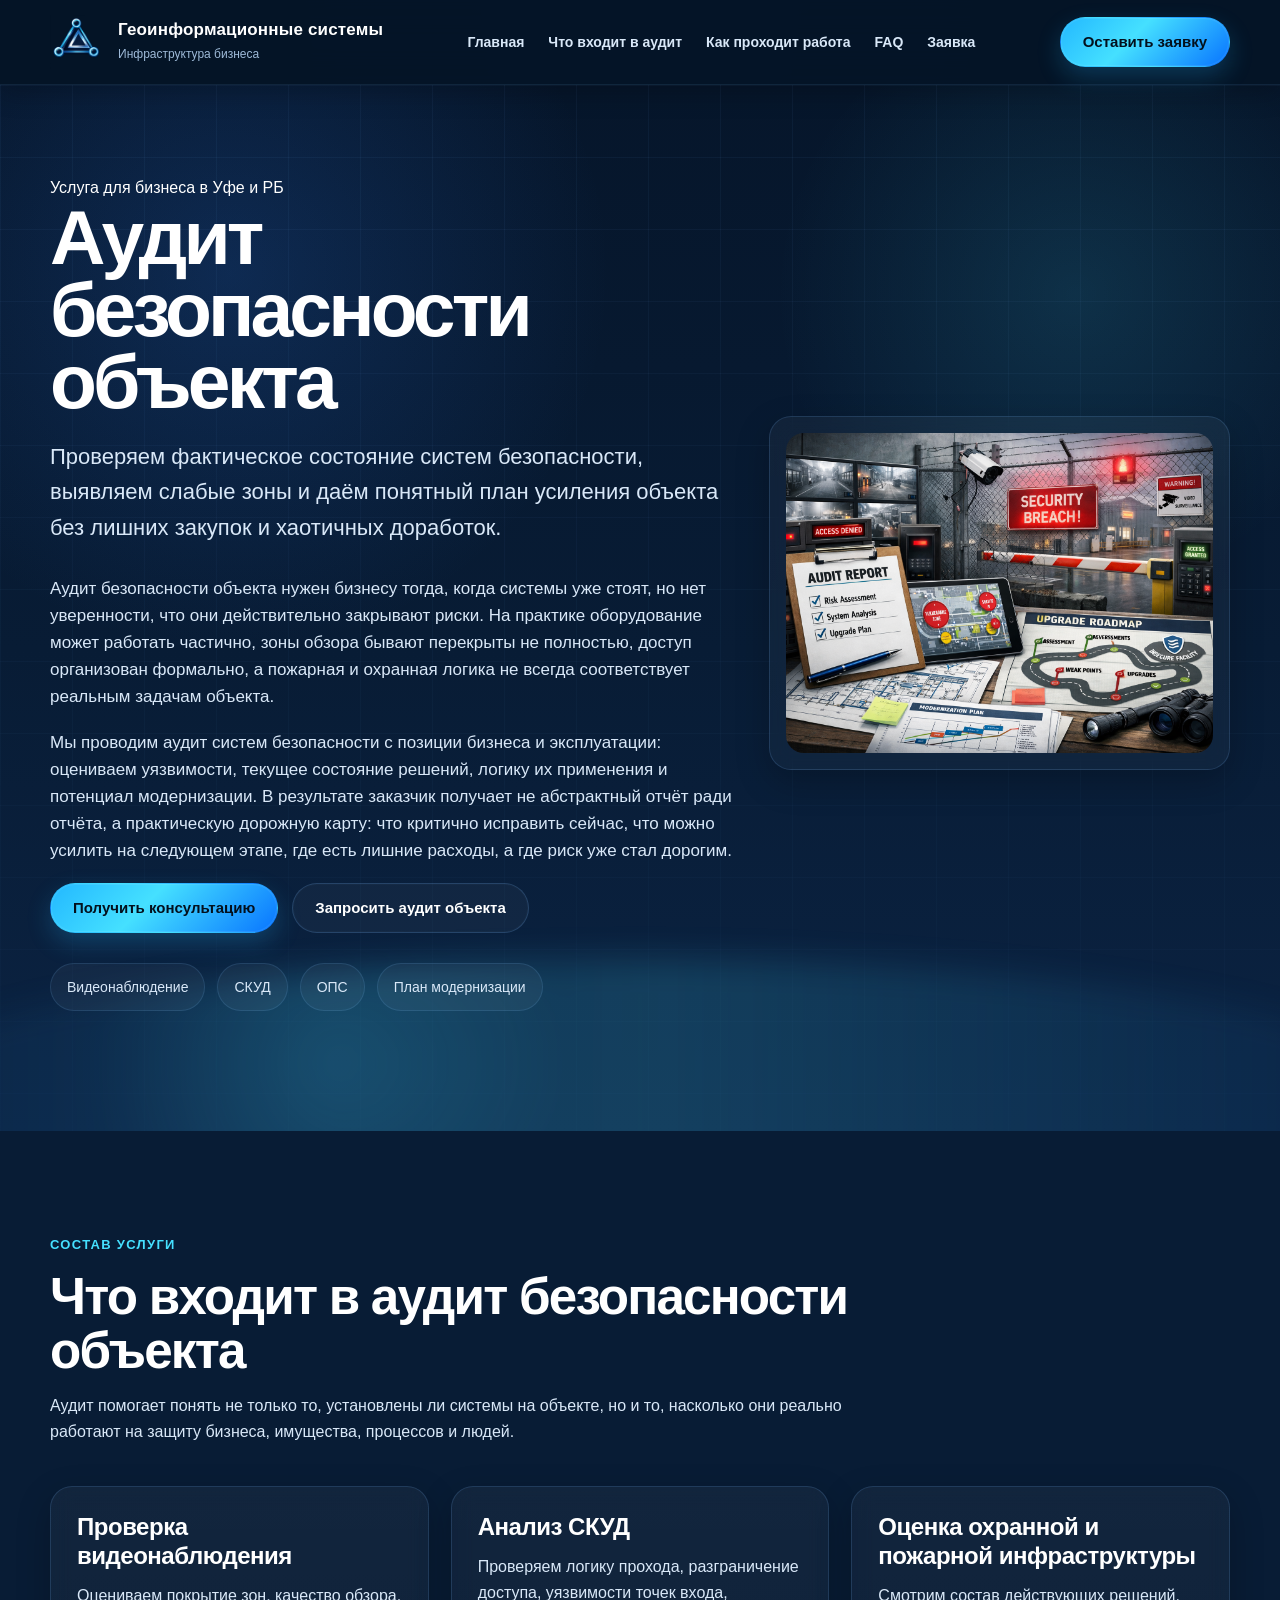
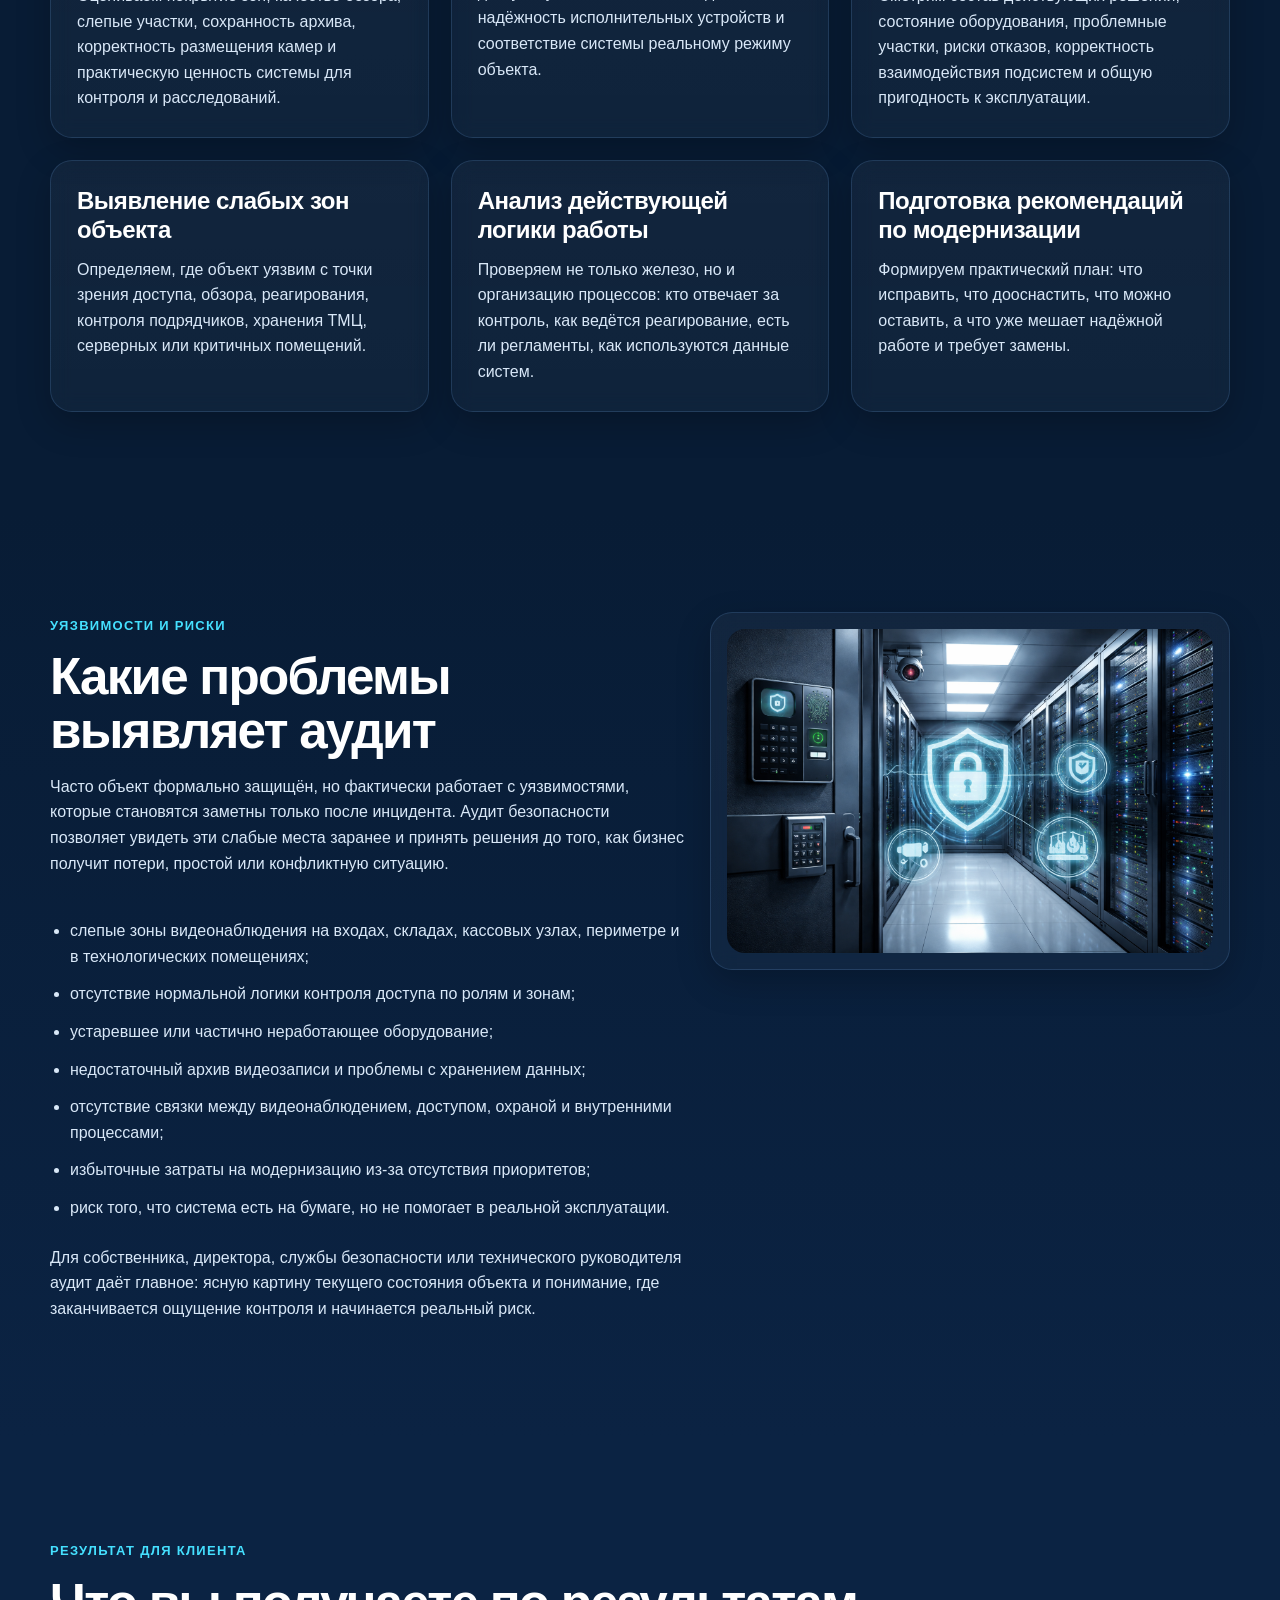
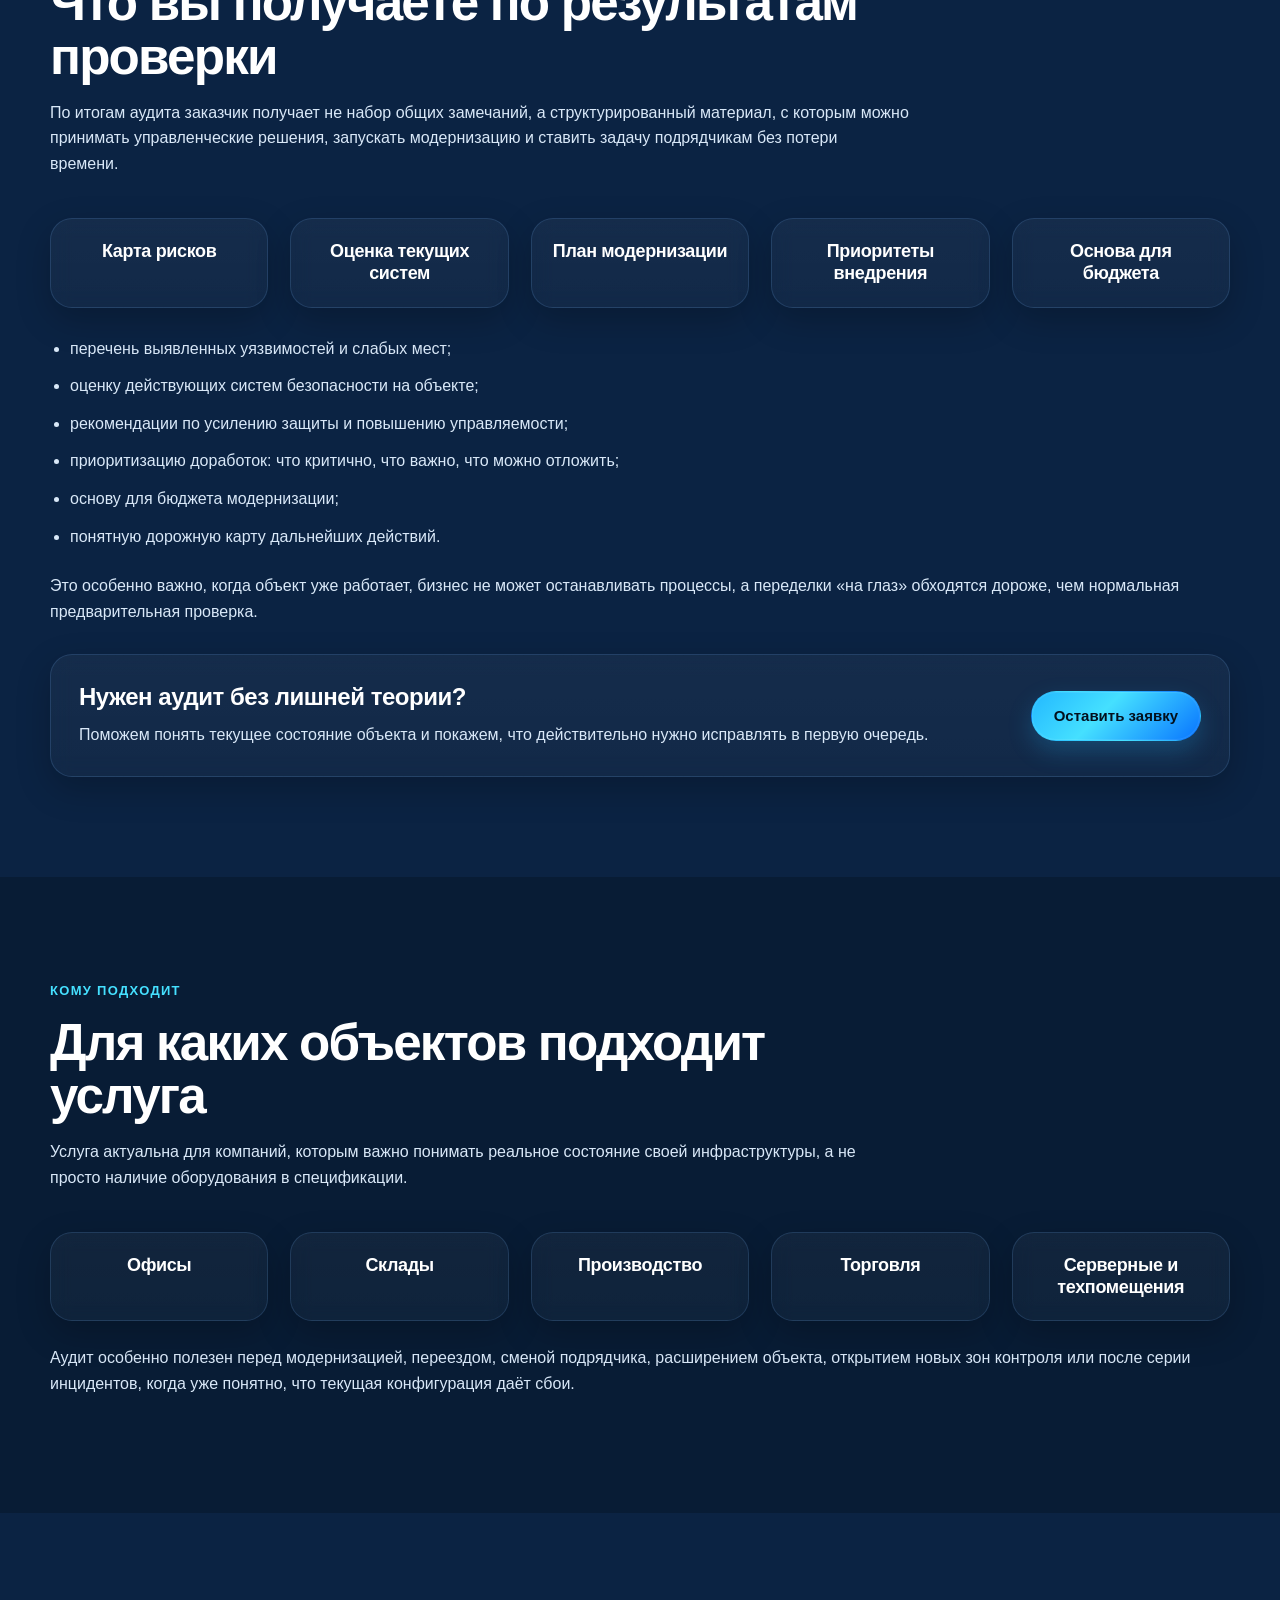
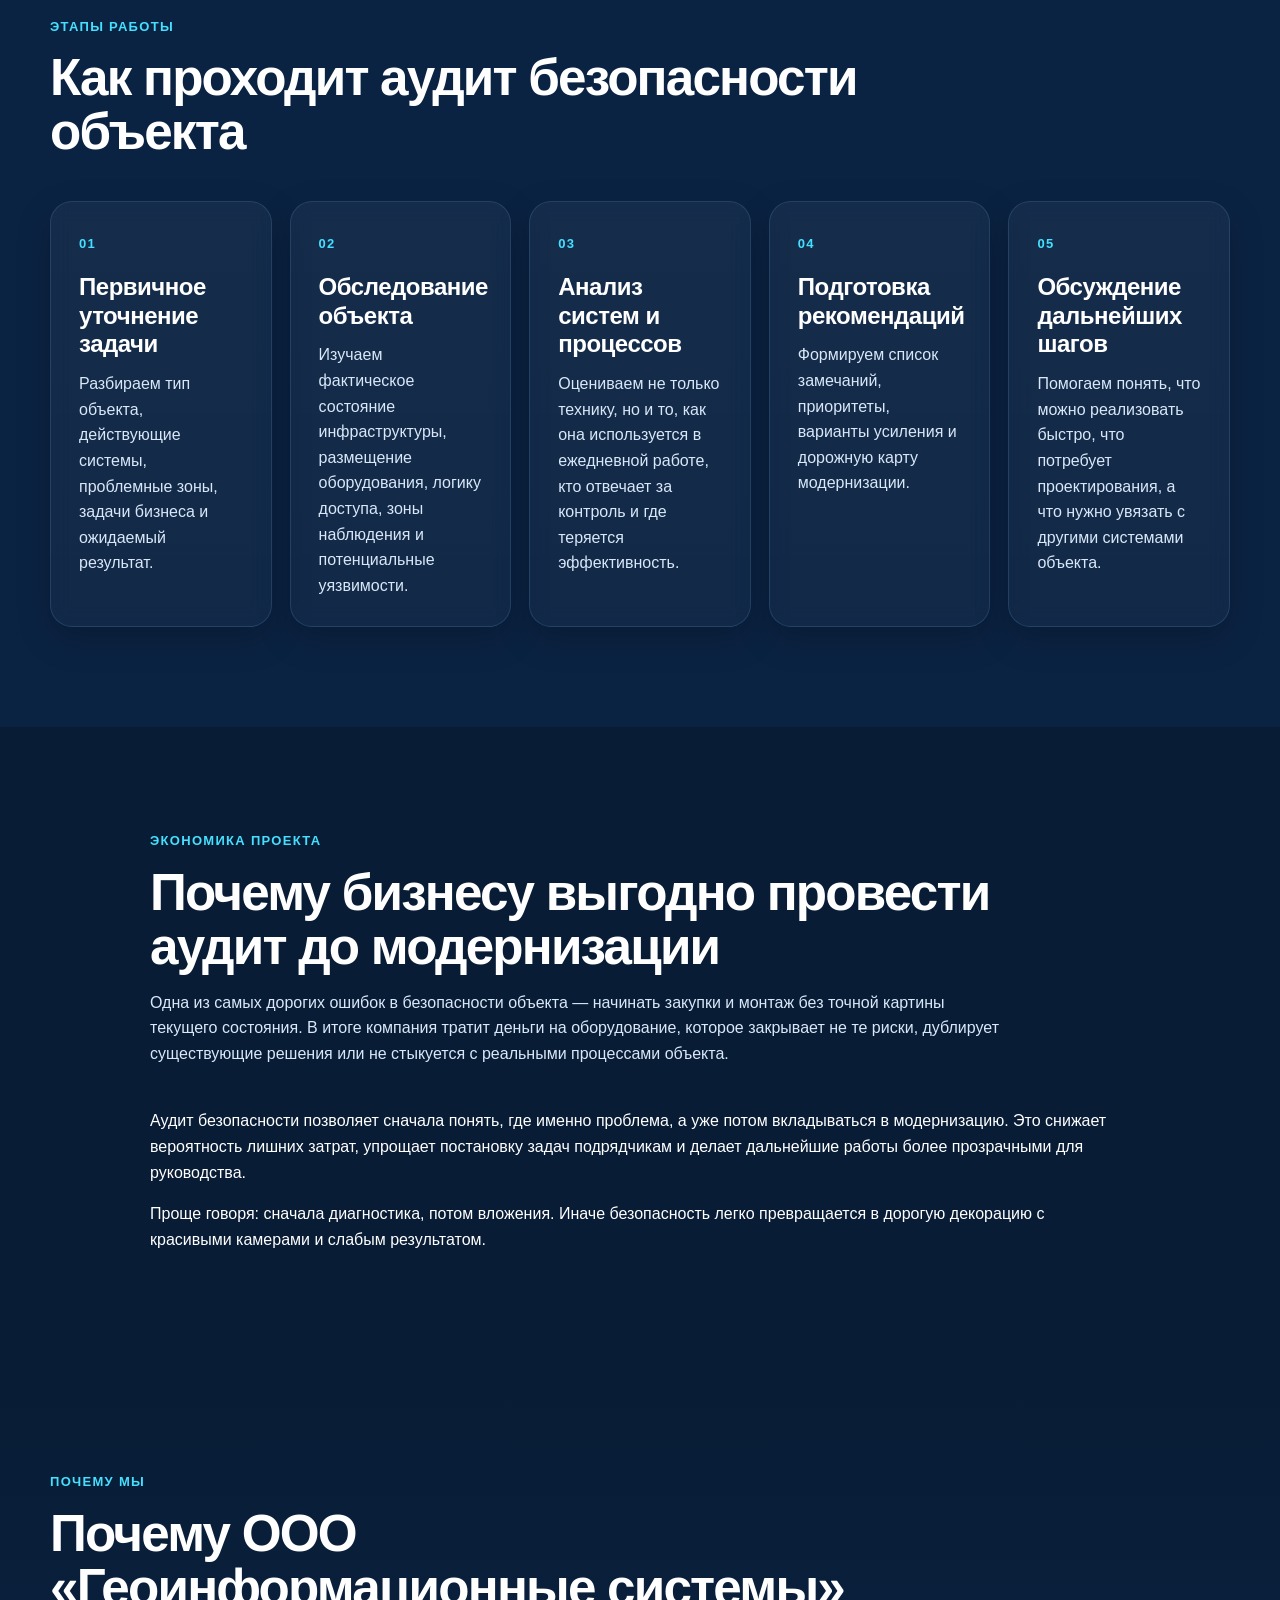
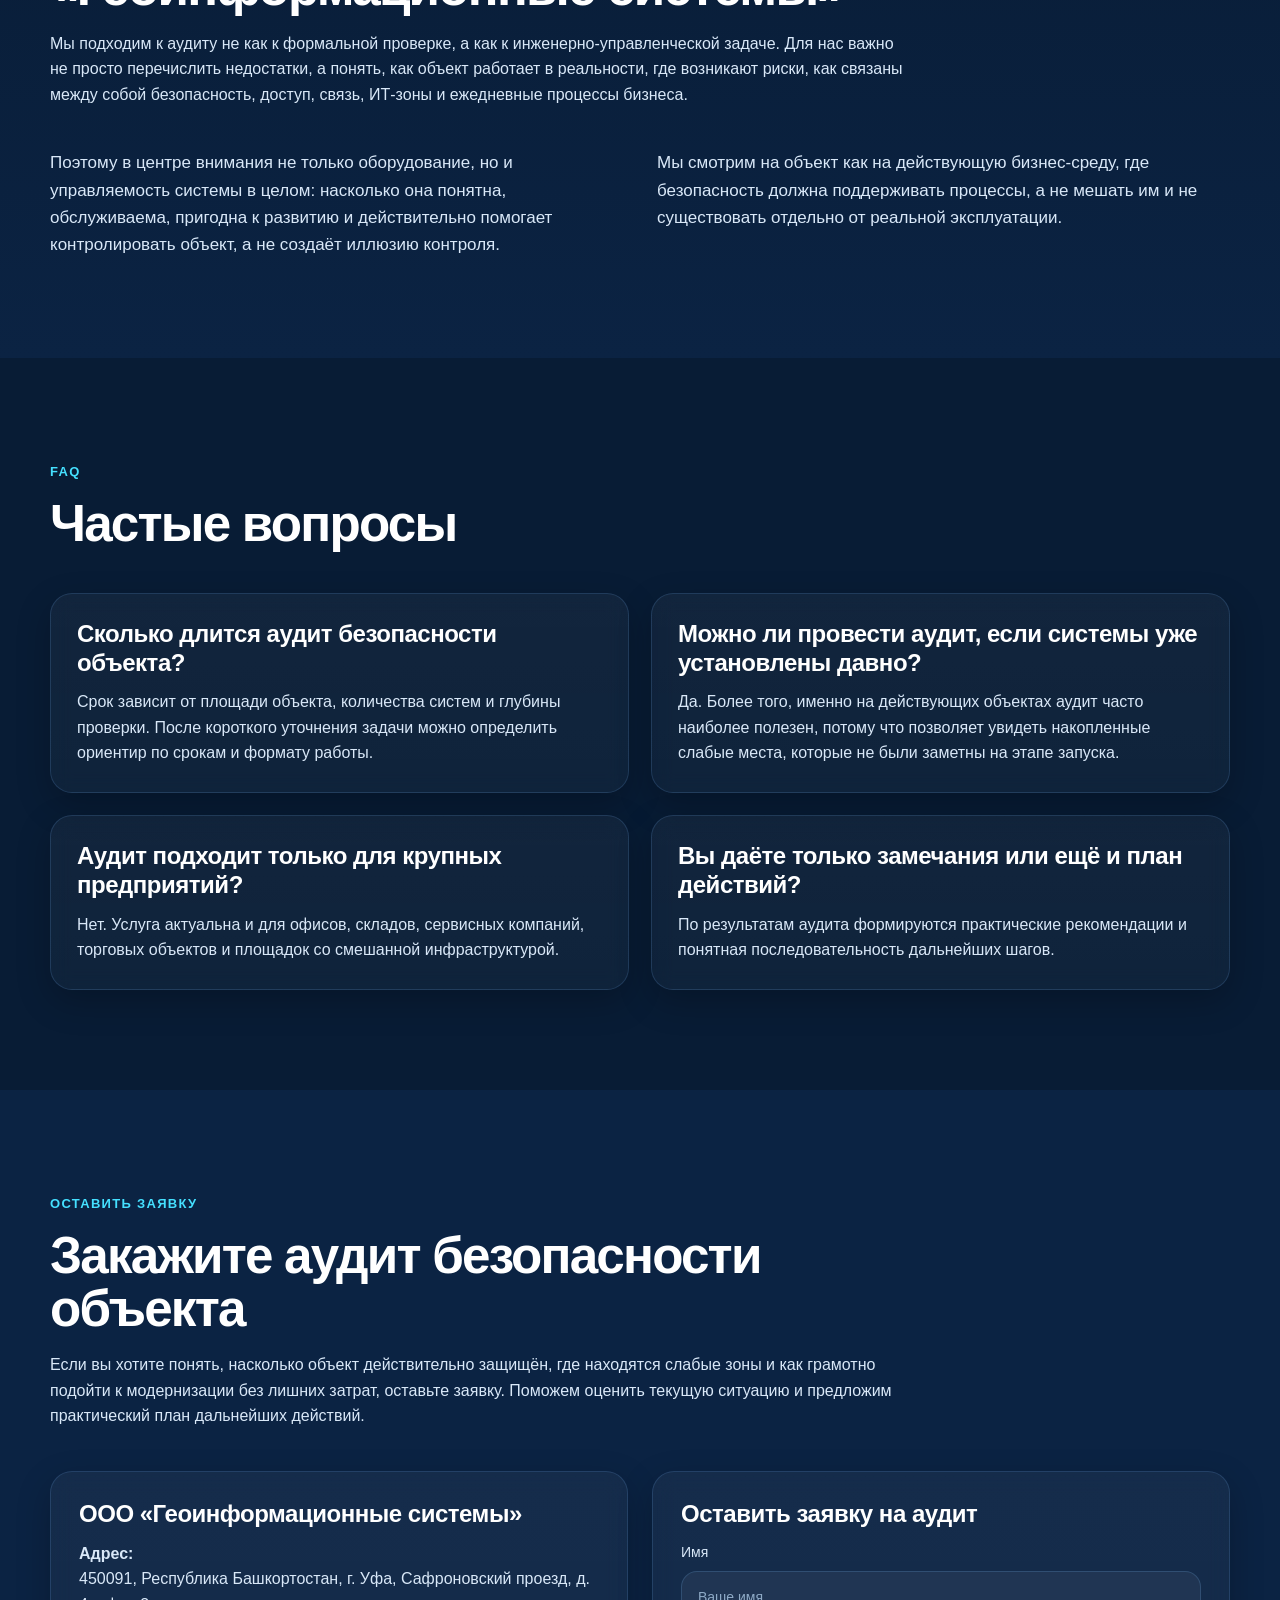
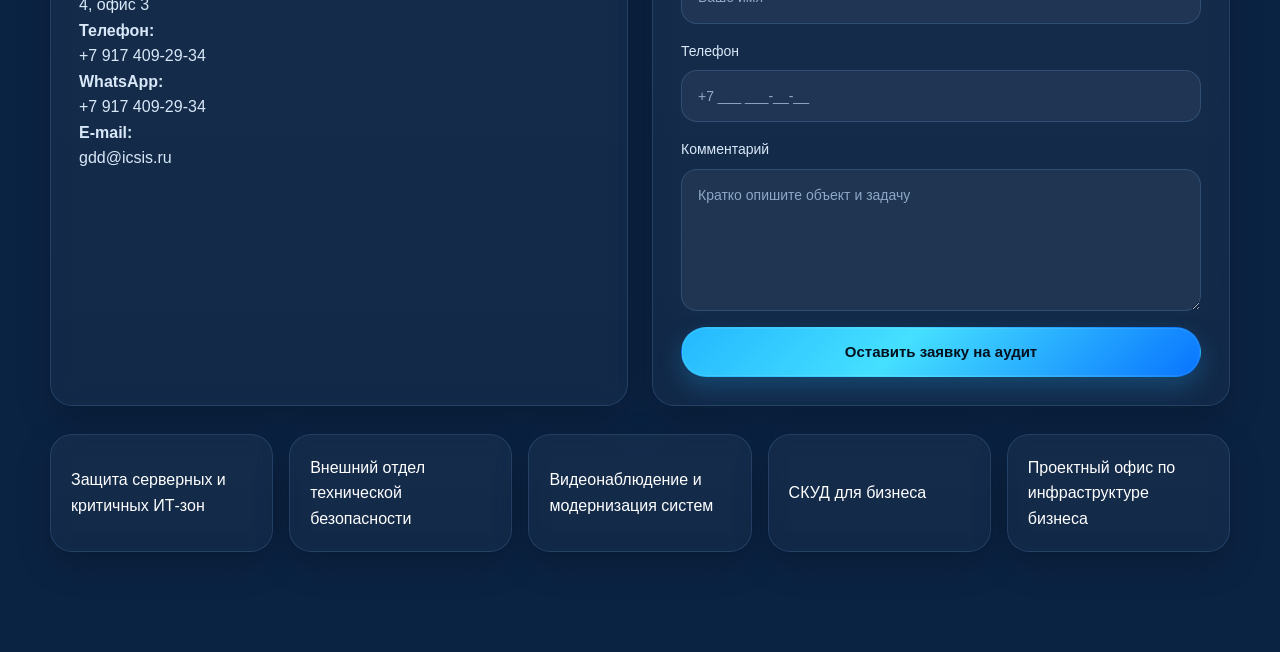
==== commit b75e33d1: "audit-bezopasnosti-obekta.html" ====
--- a/audit-bezopasnosti-obekta.html
+++ b/audit-bezopasnosti-obekta.html
@@ -253,26 +253,26 @@
       </div>
     </section>
 
-    <section class="section section-industries">
-      <div class="container">
-        <div class="section-heading">
-          <span class="section-label">Экономика проекта</span>
-          <h2>Почему бизнесу выгодно провести аудит до модернизации</h2>
-          <p>
-            Одна из самых дорогих ошибок в безопасности объекта — начинать закупки и монтаж без точной картины текущего состояния. В итоге компания тратит деньги на оборудование, которое закрывает не те риски, дублирует существующие решения или не стыкуется с реальными процессами объекта.
-          </p>
-        </div>
-
-        <div class="text-columns">
-          <p>
-            Аудит безопасности позволяет сначала понять, где именно проблема, а уже потом вкладываться в модернизацию. Это снижает вероятность лишних затрат, упрощает постановку задач подрядчикам и делает дальнейшие работы более прозрачными для руководства.
-          </p>
-          <p>
-            Проще говоря: сначала диагностика, потом вложения. Иначе безопасность легко превращается в дорогую декорацию с красивыми камерами и слабым результатом.
-          </p>
-        </div>
-      </div>
-    </section>
+   <section class="section section-industries">
+  <div class="container narrow">
+    <div class="section-heading">
+      <span class="section-label">Экономика проекта</span>
+      <h2>Почему бизнесу выгодно провести аудит до модернизации</h2>
+      <p>
+        Одна из самых дорогих ошибок в безопасности объекта — начинать закупки и монтаж без точной картины текущего состояния. В итоге компания тратит деньги на оборудование, которое закрывает не те риски, дублирует существующие решения или не стыкуется с реальными процессами объекта.
+      </p>
+    </div>
+
+    <div class="service-single-text">
+      <p>
+        Аудит безопасности позволяет сначала понять, где именно проблема, а уже потом вкладываться в модернизацию. Это снижает вероятность лишних затрат, упрощает постановку задач подрядчикам и делает дальнейшие работы более прозрачными для руководства.
+      </p>
+      <p>
+        Проще говоря: сначала диагностика, потом вложения. Иначе безопасность легко превращается в дорогую декорацию с красивыми камерами и слабым результатом.
+      </p>
+    </div>
+  </div>
+</section>
 
     <section class="section section-cta">
       <div class="container">
--- a/style.css
+++ b/style.css
@@ -1002,3 +1002,202 @@
     transition: none !important;
   }
 }
+/* ===== SERVICE PAGE: AUDIT ===== */
+
+.service-hero .service-hero-container {
+  position: relative;
+  z-index: 2;
+  min-height: calc(100vh - 84px);
+  display: grid;
+  grid-template-columns: 1.2fr 0.8fr;
+  gap: 28px;
+  align-items: center;
+  padding: 90px 0 120px;
+}
+
+.service-hero-content {
+  max-width: 860px;
+}
+
+.service-hero-text {
+  margin: 0 0 18px;
+  color: var(--text-soft);
+  font-size: 17px;
+}
+
+.service-hero-visual {
+  padding: 16px;
+  overflow: hidden;
+}
+
+.service-hero-image,
+.service-side-image {
+  width: 100%;
+  height: 100%;
+  min-height: 320px;
+  object-fit: cover;
+  border-radius: 18px;
+  display: block;
+}
+
+.service-grid-2 {
+  grid-template-columns: repeat(2, minmax(0, 1fr));
+}
+
+.service-grid-3 {
+  grid-template-columns: repeat(3, minmax(0, 1fr));
+}
+
+.service-grid-5 {
+  grid-template-columns: repeat(5, minmax(0, 1fr));
+}
+
+.service-feature-card {
+  padding: 26px;
+}
+
+.service-feature-card h3,
+.service-mini-card h3 {
+  margin: 0 0 12px;
+}
+
+.service-mini-card {
+  padding: 22px 18px;
+  text-align: center;
+}
+
+.service-mini-card h3 {
+  margin: 0;
+  font-size: 18px;
+}
+
+.service-two-columns {
+  display: grid;
+  grid-template-columns: 1.1fr 0.9fr;
+  gap: 24px;
+  align-items: start;
+}
+
+.service-side-image-card {
+  padding: 16px;
+}
+
+.service-list-points {
+  margin: 0;
+  padding-left: 20px;
+  color: var(--text-soft);
+}
+
+.service-list-points li {
+  margin-bottom: 12px;
+}
+
+.service-list-points-spaced {
+  margin-top: 28px;
+}
+
+.service-note {
+  margin-top: 24px;
+  color: var(--text-soft);
+}
+
+.service-inline-cta {
+  margin-top: 30px;
+  padding: 28px;
+  display: flex;
+  justify-content: space-between;
+  align-items: center;
+  gap: 18px;
+}
+
+.service-inline-cta h3 {
+  margin: 0 0 10px;
+}
+
+.service-inline-cta p {
+  margin: 0;
+  color: var(--text-soft);
+}
+
+.service-timeline {
+  display: grid;
+  grid-template-columns: repeat(5, minmax(0, 1fr));
+  gap: 18px;
+}
+
+.service-related-links {
+  margin-top: 28px;
+  display: grid;
+  grid-template-columns: repeat(5, minmax(0, 1fr));
+  gap: 16px;
+}
+
+.service-related-link {
+  padding: 20px;
+  display: flex;
+  align-items: center;
+  min-height: 110px;
+  color: var(--text-main);
+  transition: transform 0.2s ease, border-color 0.2s ease;
+}
+
+.service-related-link:hover {
+  transform: translateY(-2px);
+  border-color: rgba(57, 215, 255, 0.35);
+}
+
+@media (max-width: 1180px) {
+  .service-hero .service-hero-container,
+  .service-two-columns {
+    grid-template-columns: 1fr;
+  }
+
+  .service-grid-5,
+  .service-related-links,
+  .service-timeline {
+    grid-template-columns: repeat(3, minmax(0, 1fr));
+  }
+}
+
+@media (max-width: 920px) {
+  .service-grid-3,
+  .service-grid-2,
+  .service-grid-5,
+  .service-related-links,
+  .service-timeline {
+    grid-template-columns: repeat(2, minmax(0, 1fr));
+  }
+
+  .service-inline-cta {
+    flex-direction: column;
+    align-items: flex-start;
+  }
+}
+
+@media (max-width: 680px) {
+  .service-hero .service-hero-container {
+    min-height: auto;
+    padding: 70px 0 90px;
+  }
+
+  .service-grid-3,
+  .service-grid-2,
+  .service-grid-5,
+  .service-related-links,
+  .service-timeline {
+    grid-template-columns: 1fr;
+  }
+
+  .service-hero-image,
+  .service-side-image {
+    min-height: 220px;
+  }
+}
+.solution-link-card {
+  transition: transform 0.2s ease, border-color 0.2s ease, box-shadow 0.2s ease;
+}
+
+.solution-link-card:hover {
+  transform: translateY(-4px);
+  border-color: rgba(57, 215, 255, 0.32);
+}
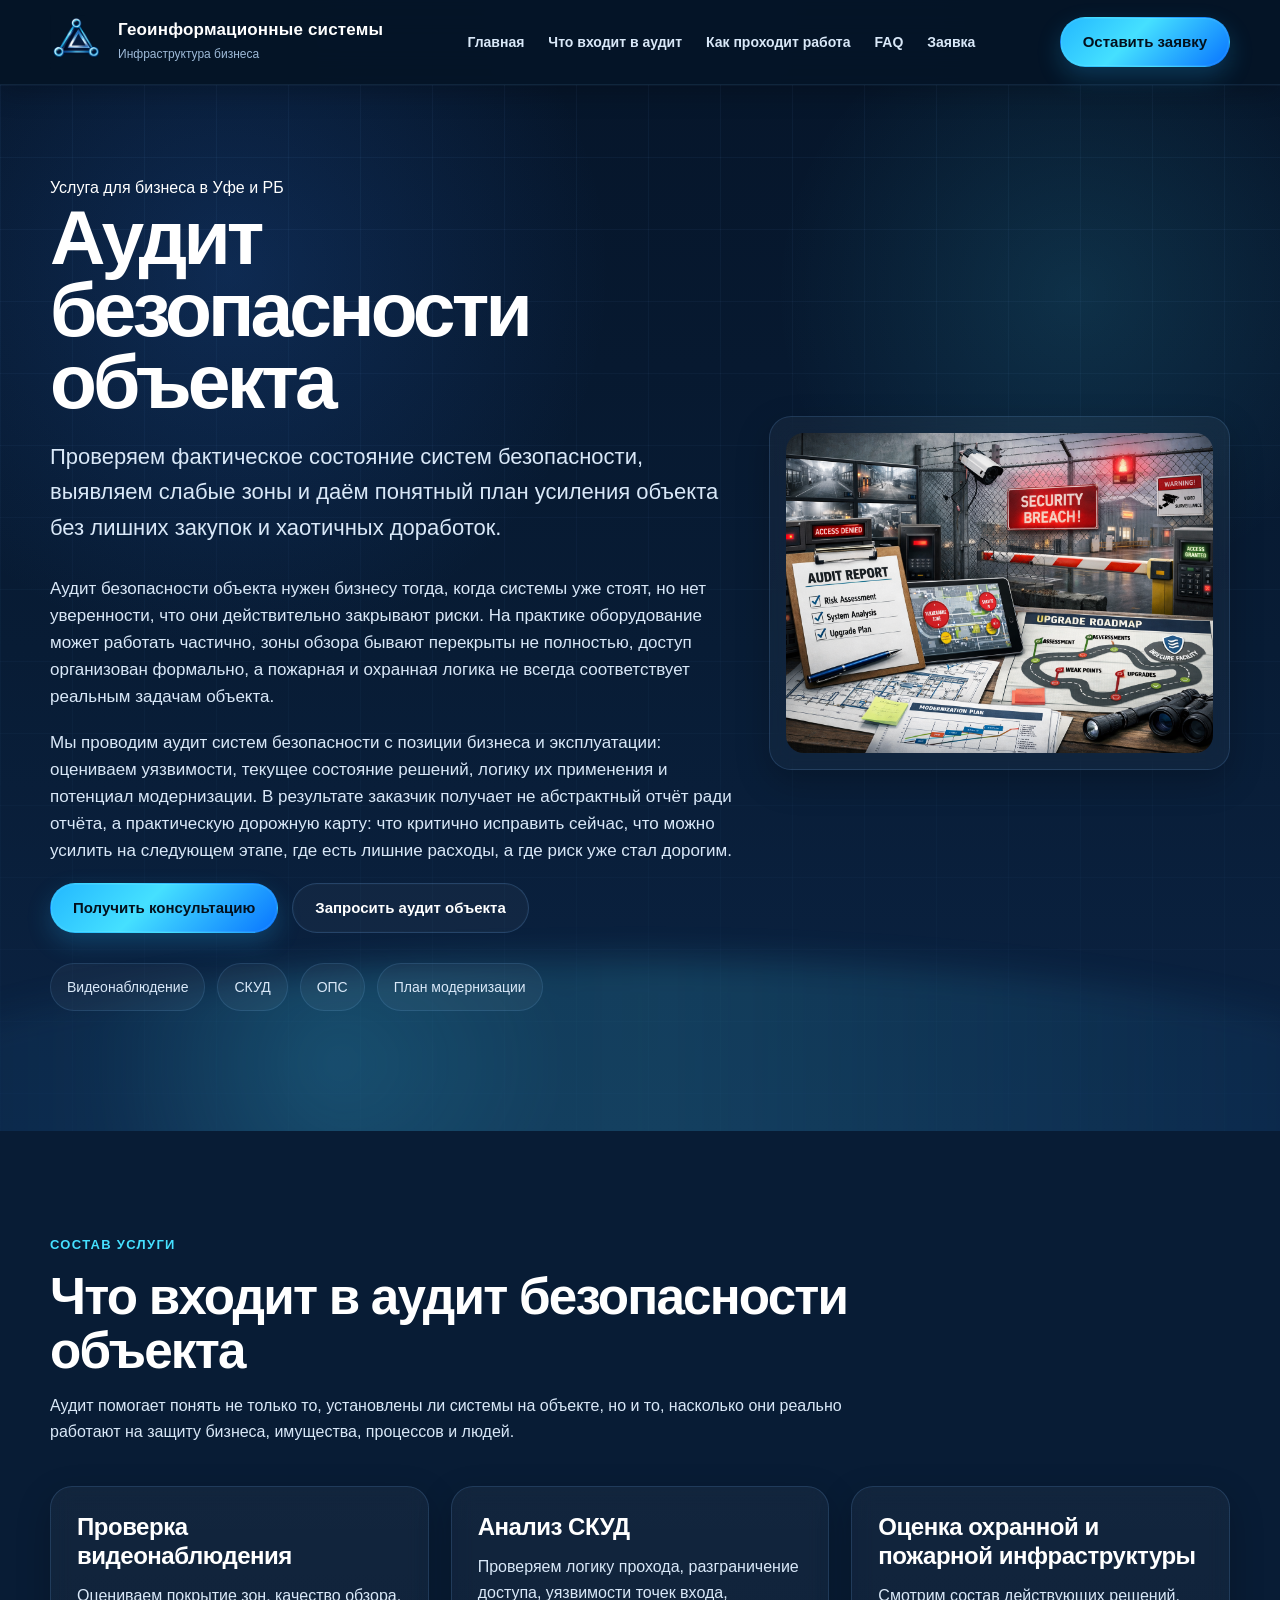
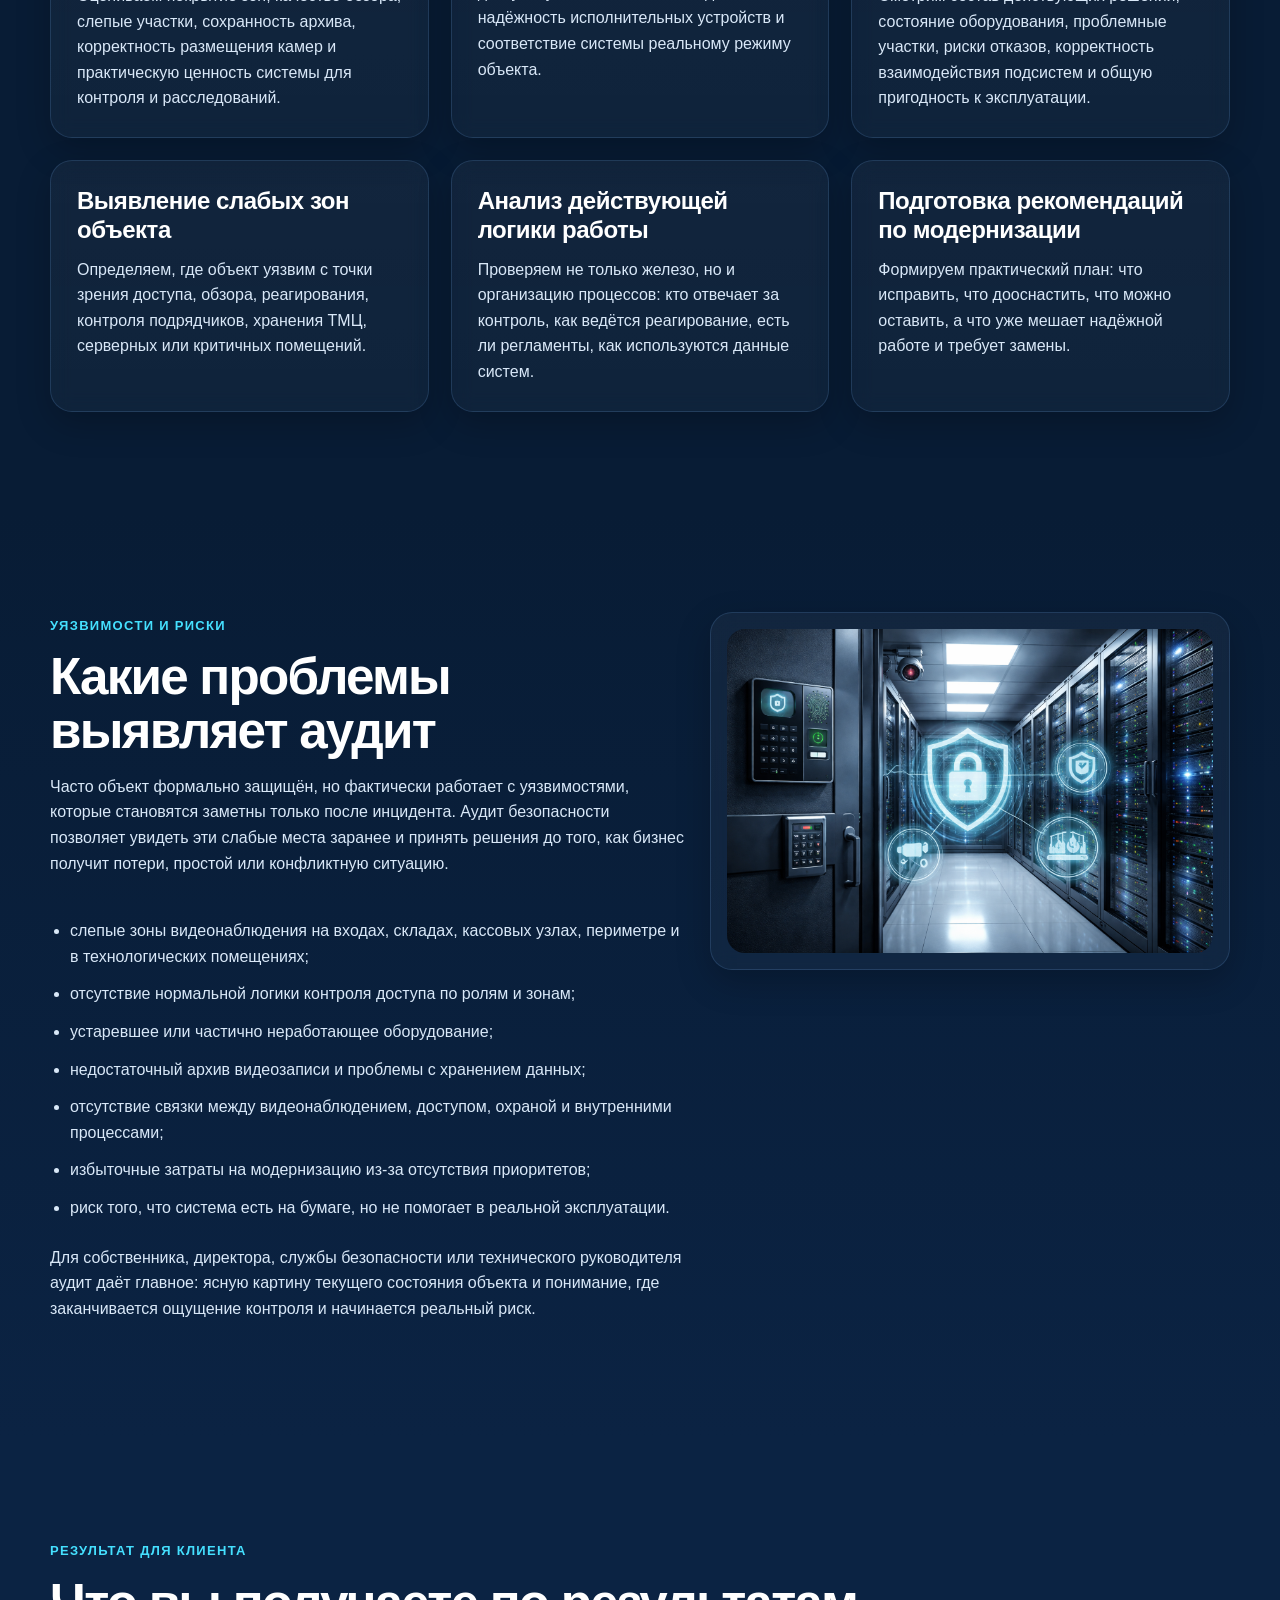
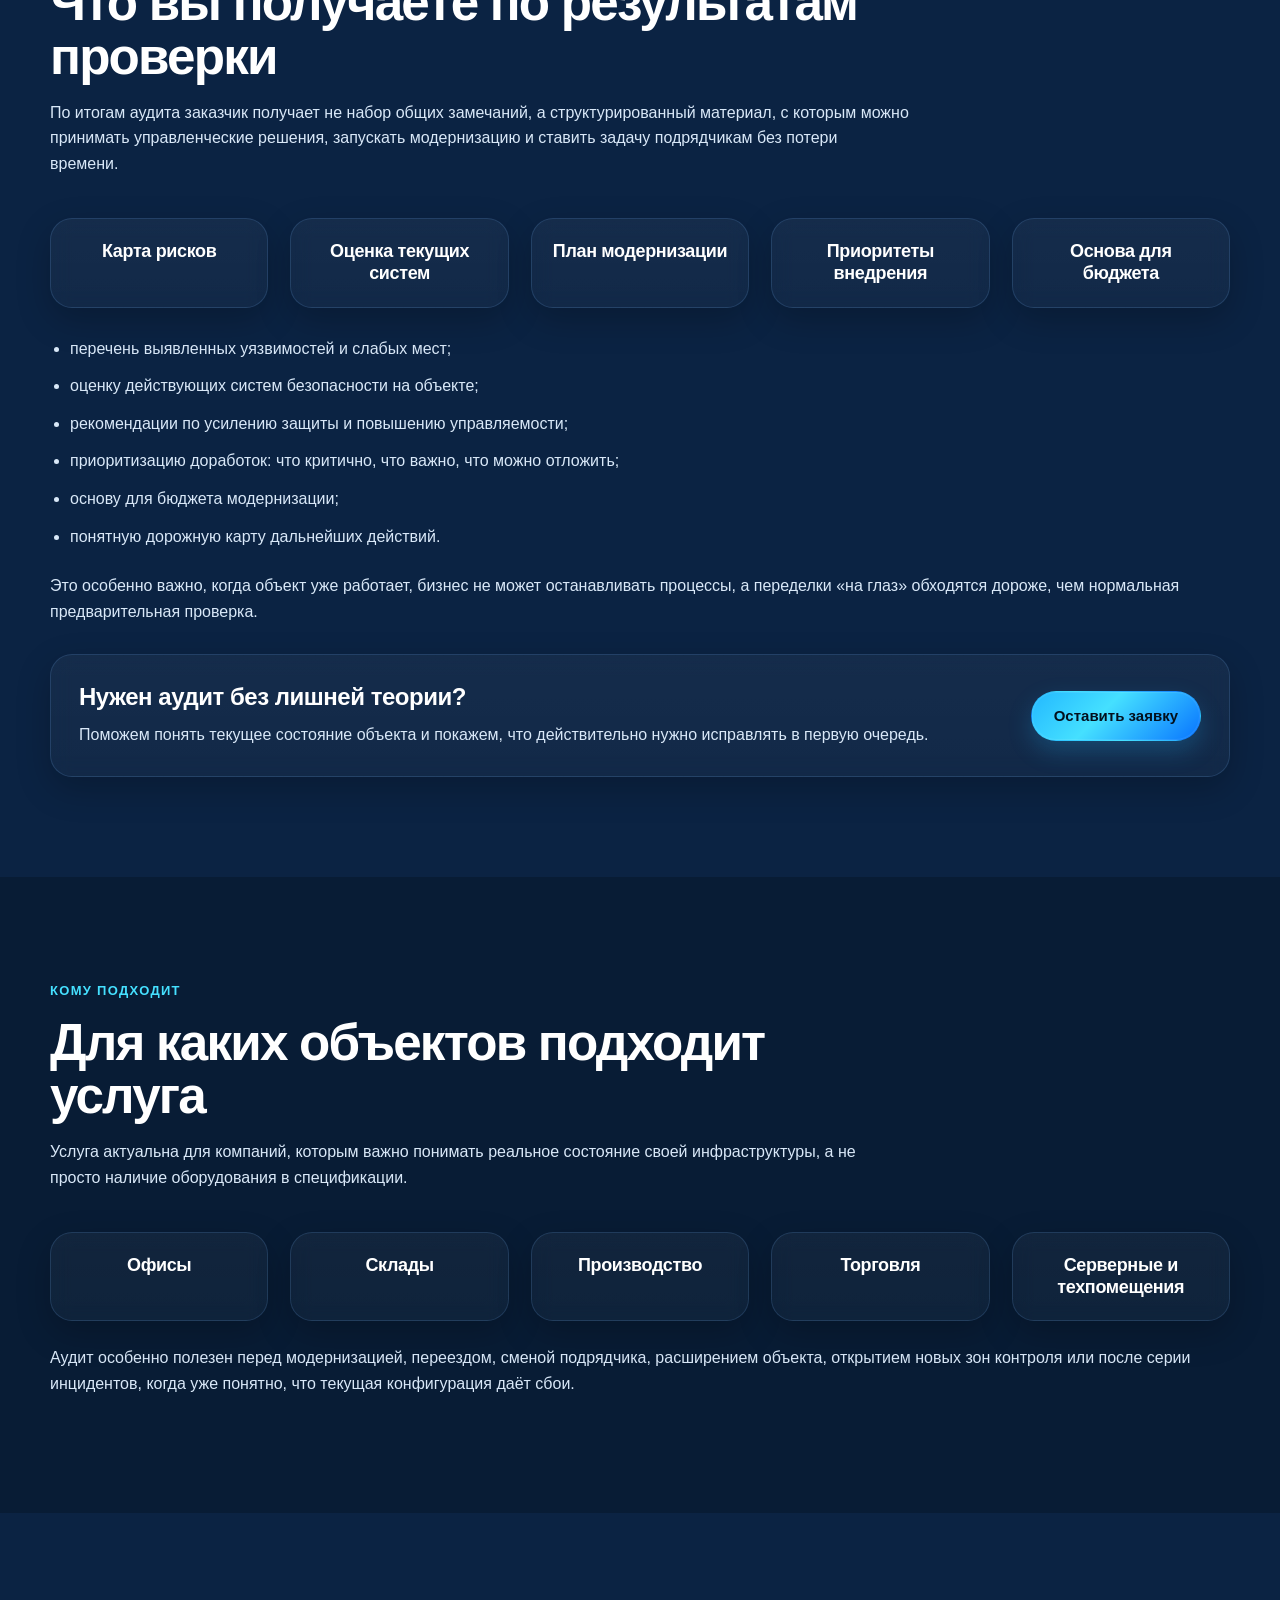
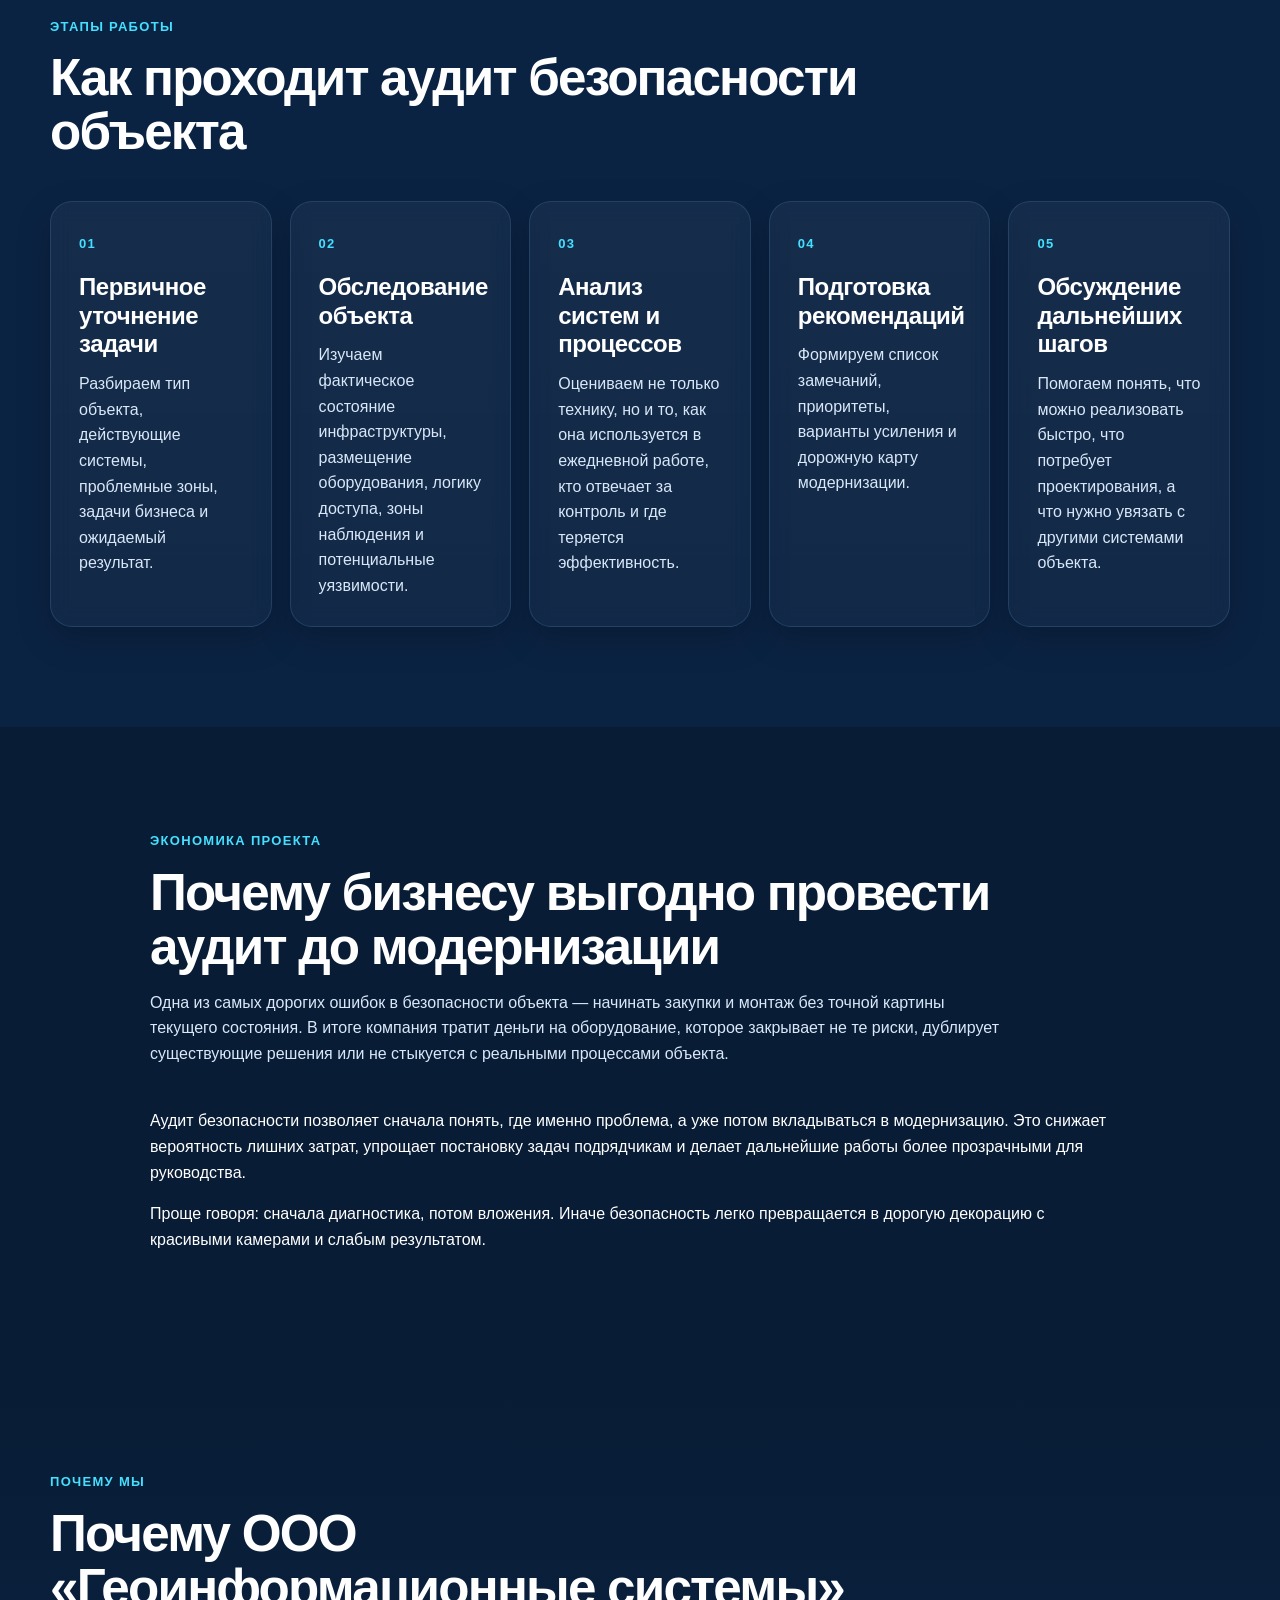
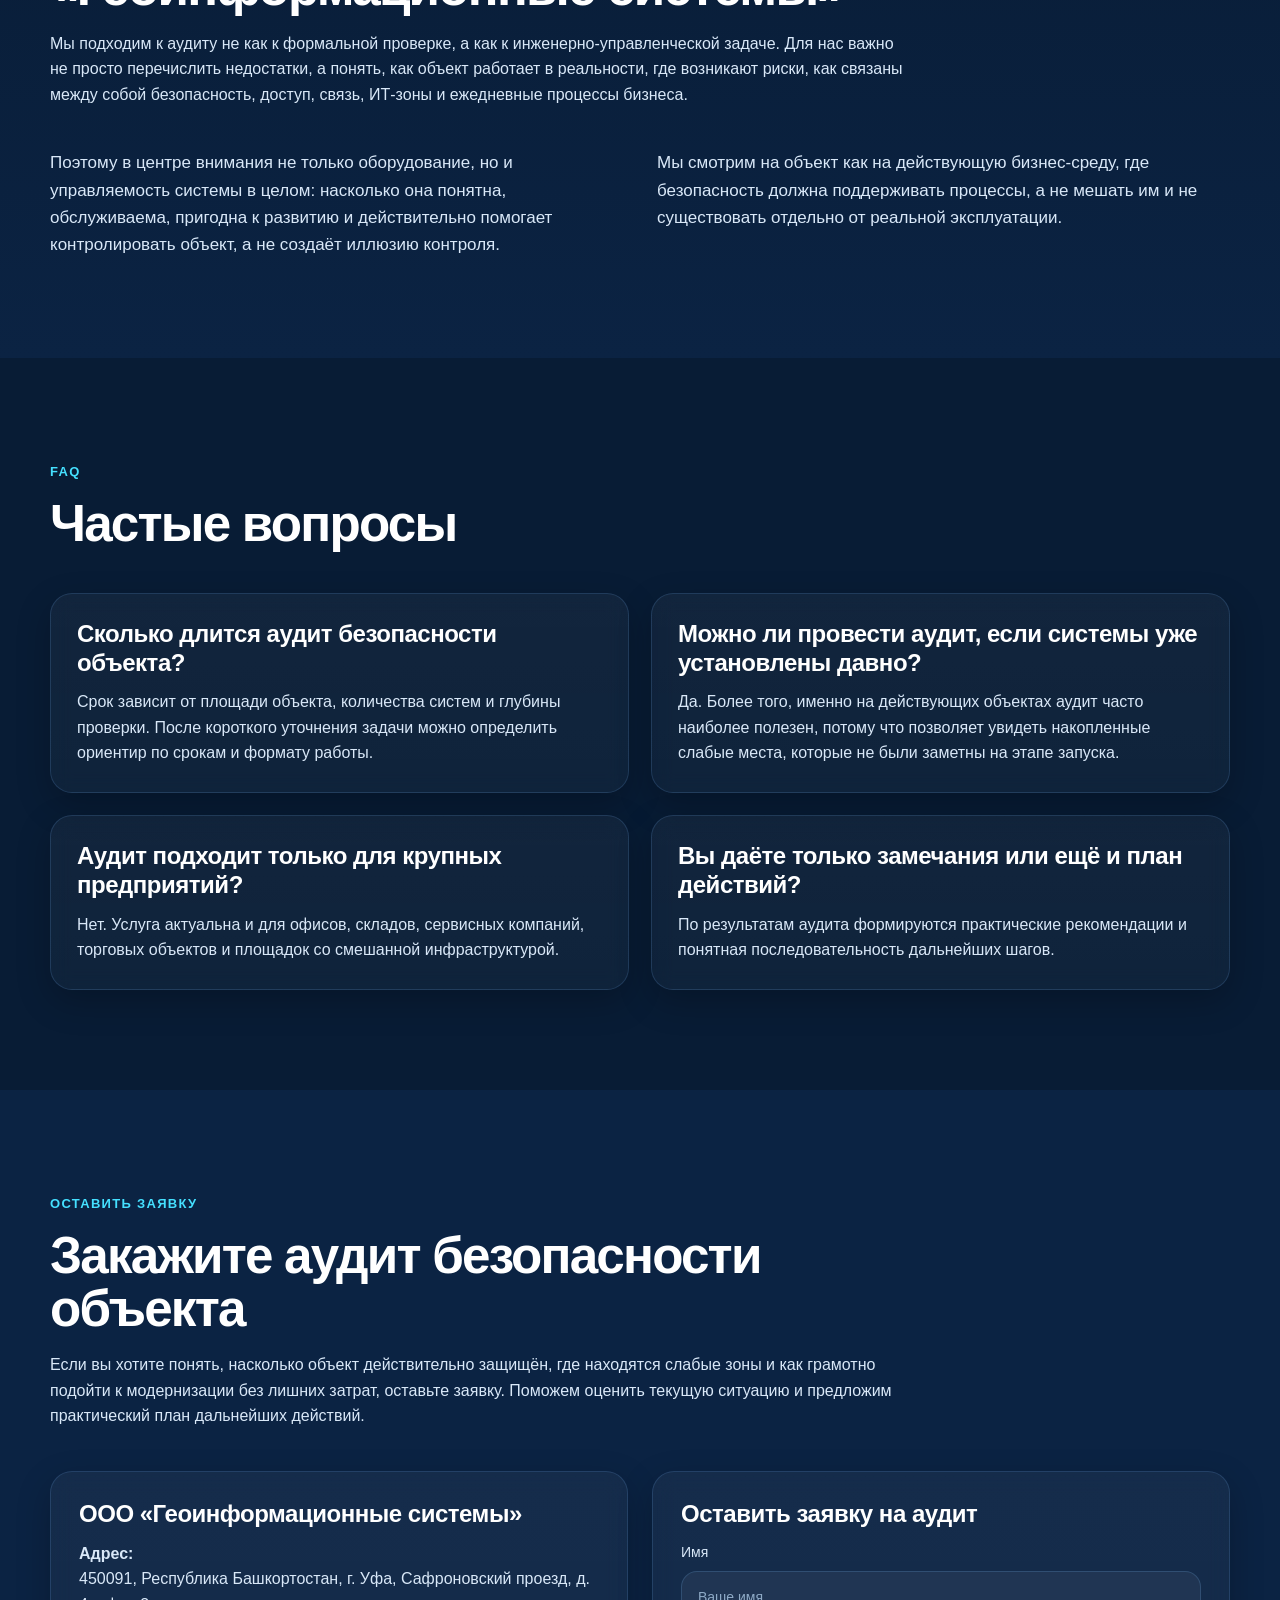
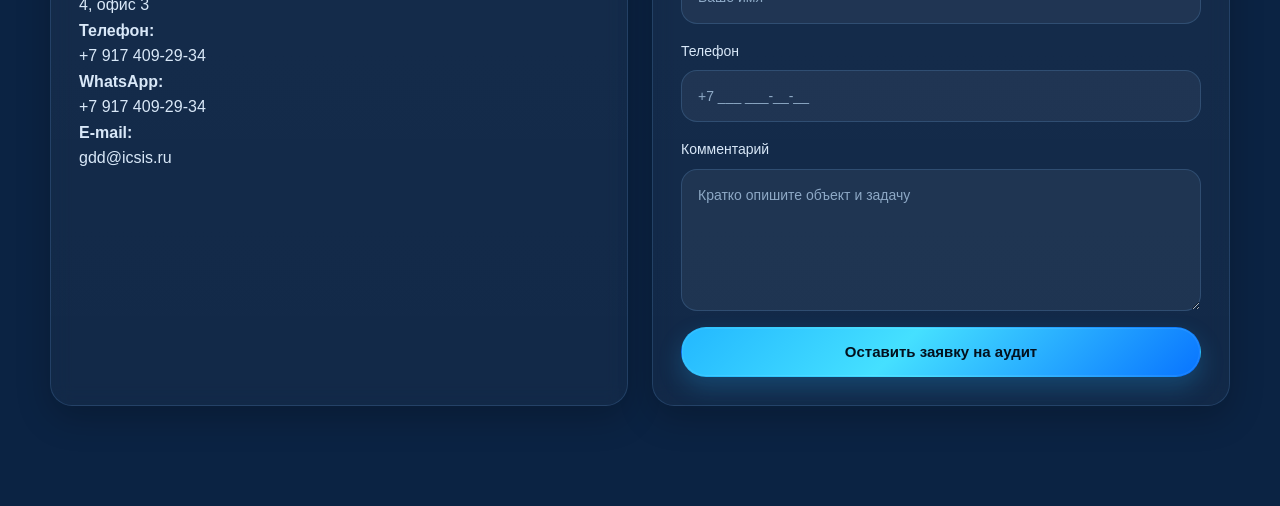
==== commit e52fbea5: "audit-bezopasnosti-obekta.html" ====
--- a/audit-bezopasnosti-obekta.html
+++ b/audit-bezopasnosti-obekta.html
@@ -367,14 +367,6 @@
             </form>
           </div>
         </div>
-
-        <div class="service-related-links">
-          <a class="card service-related-link" href="#">Защита серверных и критичных ИТ-зон</a>
-          <a class="card service-related-link" href="#">Внешний отдел технической безопасности</a>
-          <a class="card service-related-link" href="#">Видеонаблюдение и модернизация систем</a>
-          <a class="card service-related-link" href="#">СКУД для бизнеса</a>
-          <a class="card service-related-link" href="#">Проектный офис по инфраструктуре бизнеса</a>
-        </div>
       </div>
     </section>
   </main>
